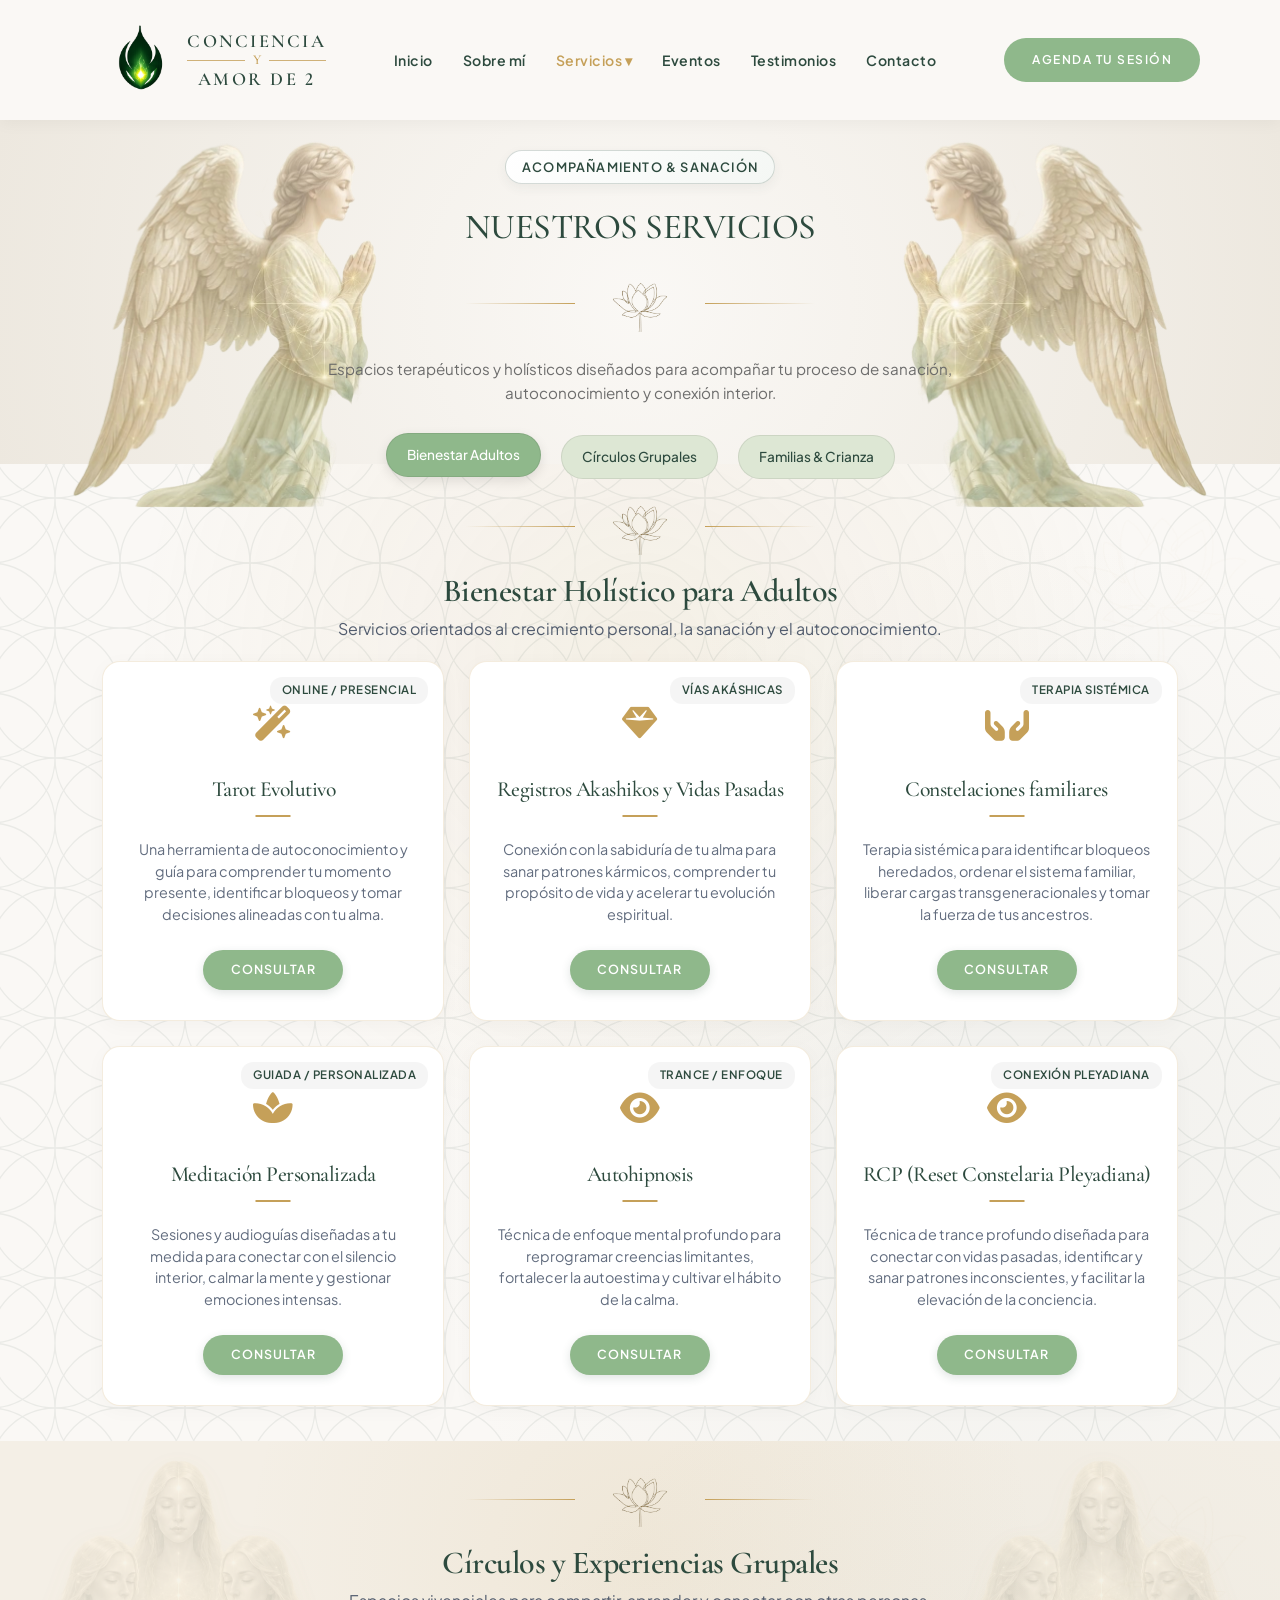
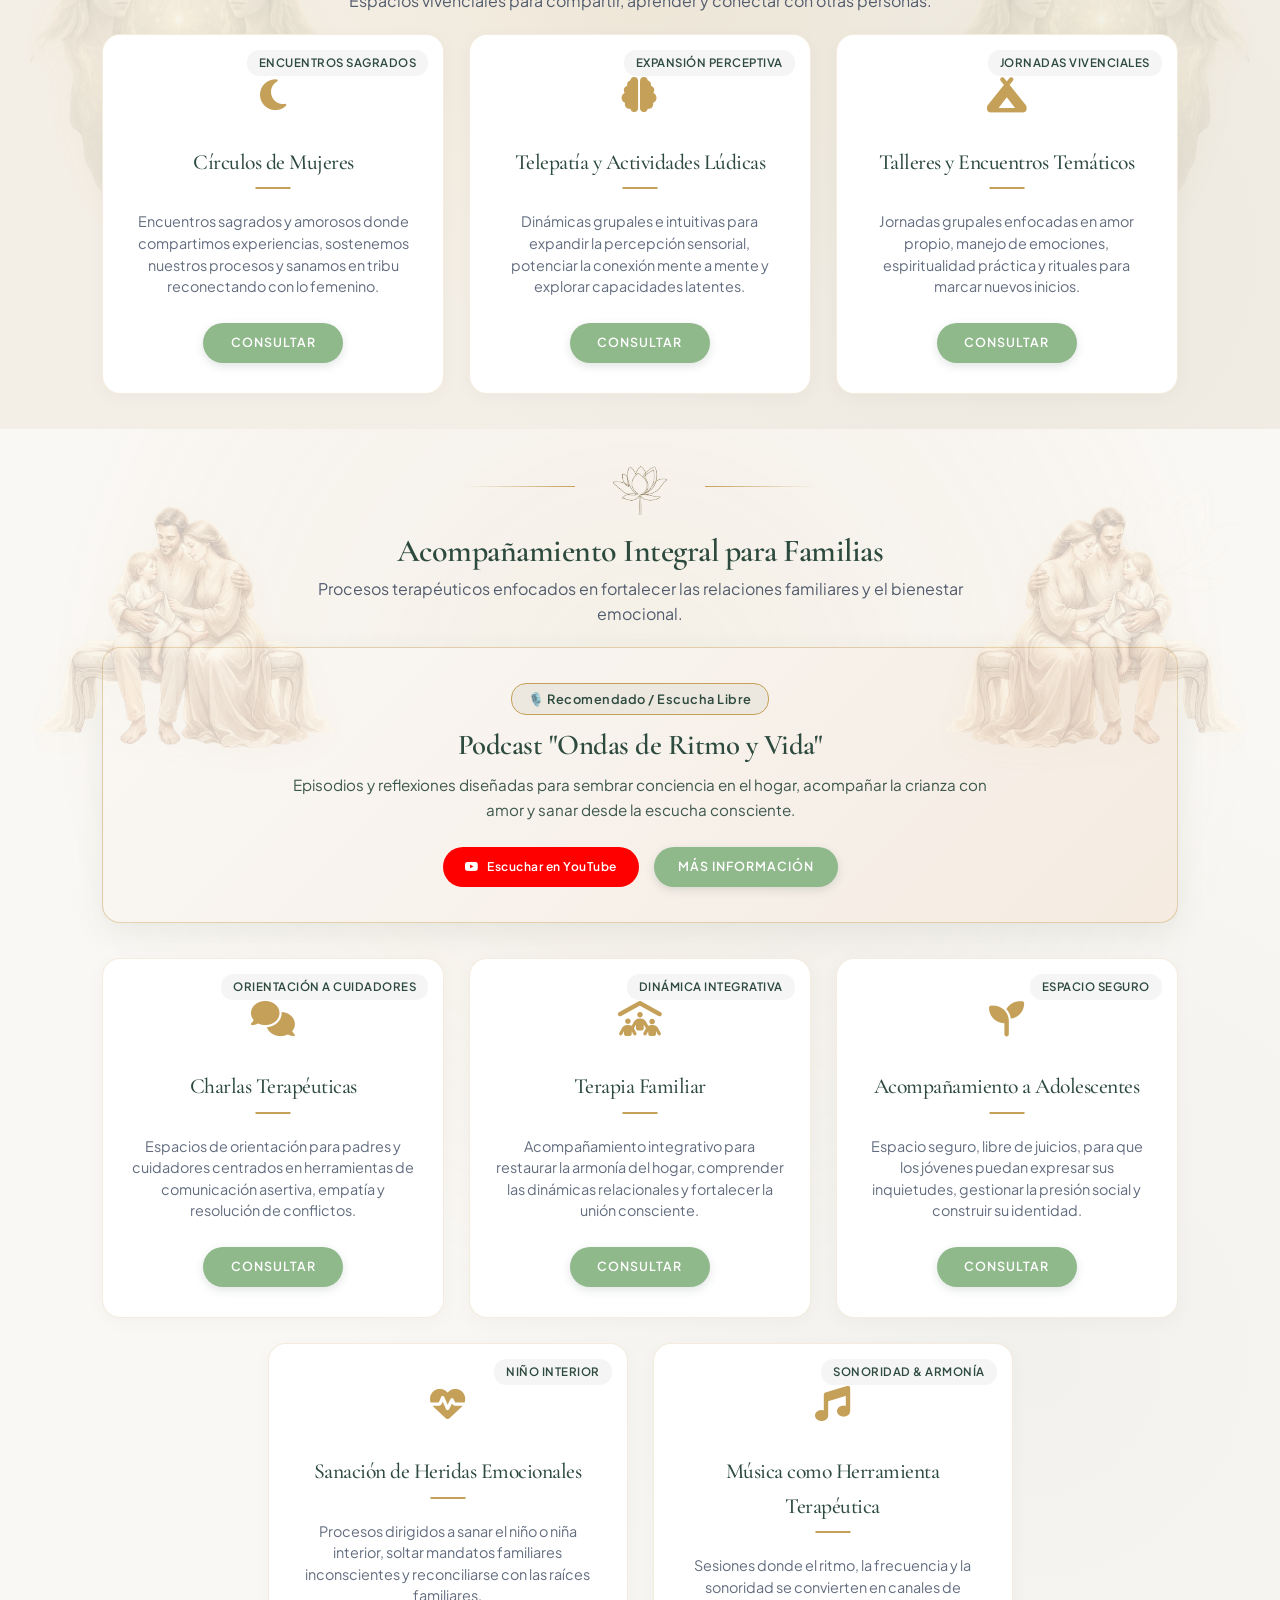
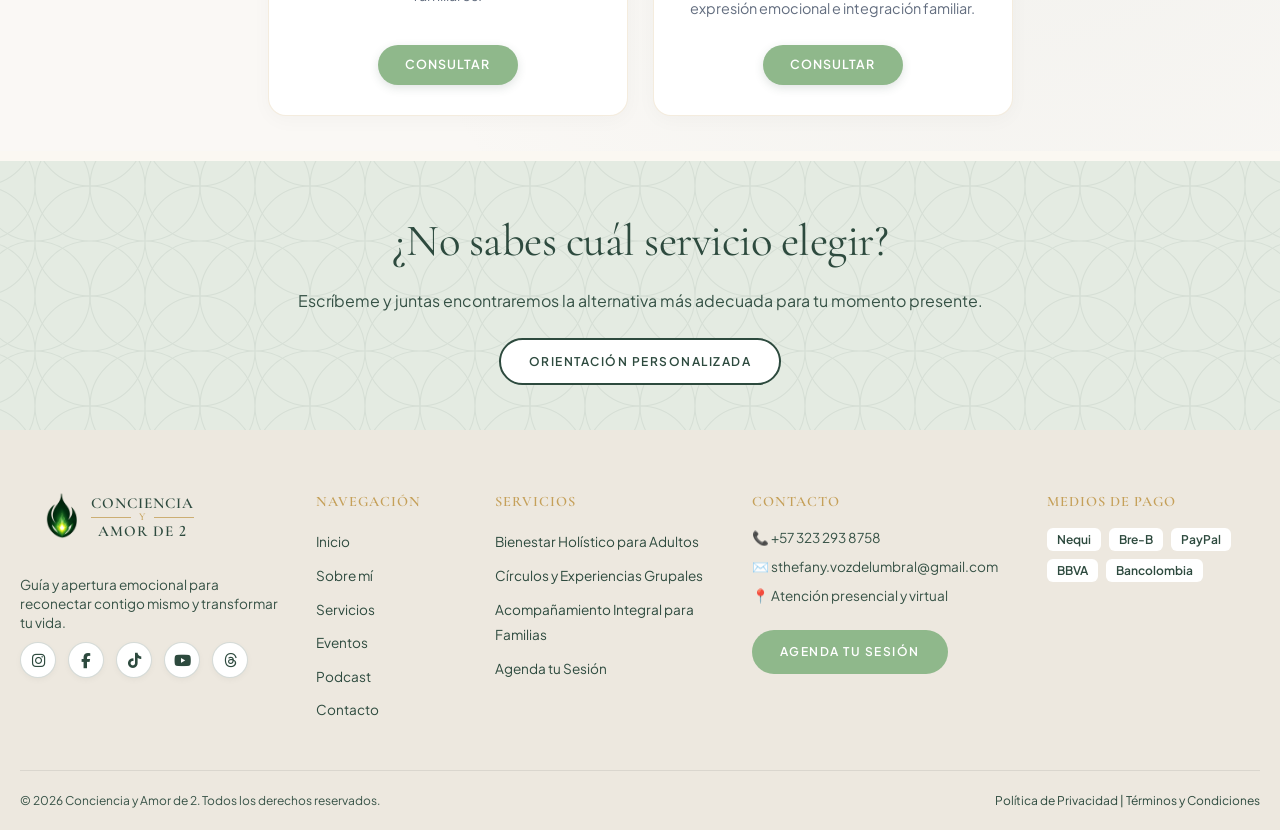
==== servicios.html @ 8c7ad6fb "Subida inicial del sitio web" ====
<!DOCTYPE html>
<html lang="es">

<head>
    <meta charset="UTF-8">
    <meta name="viewport" content="width=device-width, initial-scale=1.0">
    <title>Conciencia y Amor de 2</title>
    
    <!-- Google Fonts -->
    <link rel="preconnect" href="https://fonts.googleapis.com">
    <link rel="preconnect" href="https://fonts.gstatic.com" crossorigin>
    <link href="https://fonts.googleapis.com/css2?family=Cormorant+Garamond:wght@400;500;600&family=Plus+Jakarta+Sans:wght@300;400;500;600&display=swap" rel="stylesheet">

    <!-- Font Awesome (Íconos oficiales para Redes Sociales) -->
    <link rel="stylesheet" href="https://cdnjs.cloudflare.com/ajax/libs/font-awesome/6.5.1/css/all.min.css">

    <!-- Hojas de estilo CSS -->
    <link rel="stylesheet" href="css/variables.css">
    <link rel="stylesheet" href="css/style.css">
    <link rel="stylesheet" href="css/components.css">
    <link rel="stylesheet" href="css/decor.css">
    <link rel="stylesheet" href="css/hero.css">
    <link rel="stylesheet" href="css/responsive.css">
</head>

<body>

    <!-- NAVBAR -->
    <header class="navbar">
        <a href="index.html" class="logo">
            <img src="assets/logo/logo.png" alt="Logo Conciencia y Amor de 2">
            <div class="logo-text">
                <span class="logo-top">CONCIENCIA</span>
                <div class="logo-middle">
                    <span class="logo-y">Y</span>
                </div>
                <span class="logo-bottom">AMOR DE 2</span>
            </div>
        </a>

        <nav>
            <ul>
                <li><a href="index.html">Inicio</a></li>
                <li><a href="index.html#sobre-mi">Sobre mí</a></li>
                <li class="dropdown">
                    <a href="servicios.html" class="active">Servicios ▾</a>
                    <ul class="dropdown-menu">
                        <li><a href="servicios.html#adultos">Bienestar Holístico para Adultos</a></li>
                        <li><a href="servicios.html#grupales">Círculos y Experiencias Grupales</a></li>
                        <li><a href="servicios.html#familias">Acompañamiento Integral para Familias</a></li>
                    </ul>
                </li>
                <li><a href="index.html#eventos">Eventos</a></li>
                <li><a href="index.html#testimonios">Testimonios</a></li>
                <li><a href="index.html#contacto">Contacto</a></li>
            </ul>
        </nav>

        <div class="nav-actions">
            <a href="https://wa.me/573232938758" target="_blank" class="btn-primary">AGENDA TU SESIÓN</a>
        </div>
    </header>

  <!-- CABECERA DE SERVICIOS (PORTADA) -->
<section class="page-hero">
    
    <!-- === ÁNGELES DECORATIVOS: NUEVA ESTRUCTURA SIMÉTRICA === -->
    
    <!-- Contenedor del Ángel Izquierdo -->
    <div class="angel-decor decor-left">
        <!-- El ángel original mirando a la derecha -->
        <img src="assets/icons/angel.png" alt="Ángel decorativo izquierdo" class="angel-img-full">
    </div>

    <!-- Contenedor del Ángel Derecho -->
    <div class="angel-decor decor-right">
        <!-- Usamos el mismo archivo, pero añadimos la clase para el reflejo -->
        <img src="assets/icons/angel.png" alt="Ángel decorativo derecho" class="angel-img-full reflect-angel-horizontal">
    </div>

    <!-- === FIN DE LOS ÁNGELES === -->


    <!-- Contenido principal centrado (Este bloque se mantiene igual) -->
    <div class="page-hero-content">
        <span class="hero-tag">Acompañamiento & Sanación</span>
        <h1 class="page-title">NUESTROS SERVICIOS</h1>
        
        <!-- Divisor elegante -->
        <div class="loto-divider">
            <img src="assets/decor/lotos/loto.png" alt="Flor de loto" class="loto-icon-img">
        </div>

        <p class="page-subtitle">Espacios terapéuticos y holísticos diseñados para acompañar tu proceso de sanación, autoconocimiento y conexión interior.</p>
    
        <!-- BARRA DE NAVEGACIÓN RÁPIDA POR CATEGORÍAS -->
        <div class="category-pills">
            <a href="#adultos" class="pill-btn active">Bienestar Adultos</a>
            <a href="#grupales" class="pill-btn">Círculos Grupales</a>
            <a href="#familias" class="pill-btn">Familias & Crianza</a>
        </div>
    </div>
</section>

<!-- CATEGORÍA 1: BIENESTAR HOLÍSTICO PARA ADULTOS -->
<section id="adultos" class="services-category-section">
    <!-- VECTOR DECORATIVO DE FONDO (Izquierda) -->
    <div class="bg-vector-decor left-decor decor-adultos">
        <img src="assets/icons/adulto.png" alt="Bienestar Holístico para Adultos">
    </div>
    <div class="bg-vector-decor right-decor decor-adultos">
        <img src="assets/icons/adulto.png" alt="Bienestar Holístico para Adultos">
    </div>

    <div class="section-header">
        <div class="loto-divider">
            <img src="assets/decor/lotos/loto.png" alt="Flor de loto" class="loto-icon-img">
        </div>
        <h2>Bienestar Holístico para Adultos</h2>
        <p class="section-subtitle">Servicios orientados al crecimiento personal, la sanación y el autoconocimiento.</p>
    </div>

    <div class="services-grid">
        <div class="service-card">
            <span class="service-badge">Online / Presencial</span>
            <div class="service-icon-wrap">
                <i class="fa-solid fa-wand-magic-sparkles"></i>
            </div>
            <h3>Tarot Evolutivo</h3>
            <p>Una herramienta de autoconocimiento y guía para comprender tu momento presente, identificar bloqueos y tomar decisiones alineadas con tu alma.</p>
            <a href="https://wa.me/573232938758?text=Hola,%20deseo%20información%20sobre%20Tarot%20Evolutivo" class="btn-card">Consultar</a>
        </div>

        <div class="service-card">
            <span class="service-badge">Vías Akáshicas</span>
            <div class="service-icon-wrap">
                <i class="fa-solid fa-gem"></i>
            </div>
            <h3>Registros Akashikos y Vidas Pasadas</h3>
            <p>Conexión con la sabiduría de tu alma para sanar patrones kármicos, comprender tu propósito de vida y acelerar tu evolución espiritual.</p>
            <a href="https://wa.me/573232938758?text=Hola,%20deseo%20información%20sobre%20Registros%20Akashikos%20y%20vida%20pasadas" class="btn-card">Consultar</a>
        </div>

        <div class="service-card">
            <span class="service-badge">Terapia Sistémica</span>
            <div class="service-icon-wrap">
                <i class="fa-solid fa-hands-holding"></i>
            </div>
            <h3>Constelaciones familiares</h3>
            <p>Terapia sistémica para identificar bloqueos heredados, ordenar el sistema familiar, liberar cargas transgeneracionales y tomar la fuerza de tus ancestros.</p>
            <a href="https://wa.me/573232938758?text=Hola,%20deseo%20información%20sobre%20Constelaciones%20Familiares" class="btn-card">Consultar</a>
        </div>

         <div class="service-card">
            <span class="service-badge">Guiada / Personalizada</span>
            <div class="service-icon-wrap">
                <i class="fa-solid fa-spa"></i>
            </div>
            <h3>Meditación Personalizada</h3>
            <p>Sesiones y audioguías diseñadas a tu medida para conectar con el silencio interior, calmar la mente y gestionar emociones intensas.</p>
            <a href="https://wa.me/573232938758?text=Hola,%20deseo%20información%20sobre%20Meditación%20Personalizada" class="btn-card">Consultar</a>
        </div>
           
        <div class="service-card">
            <span class="service-badge">Trance / Enfoque</span>
            <div class="service-icon-wrap">
                <i class="fa-solid fa-eye"></i>
            </div>
            <h3>Autohipnosis</h3>
            <p>Técnica de enfoque mental profundo para reprogramar creencias limitantes, fortalecer la autoestima y cultivar el hábito de la calma.</p>
            <a href="https://wa.me/573232938758?text=Hola,%20deseo%20información%20sobre%20Autohipnosis" class="btn-card">Consultar</a>
        </div>     
        
        <div class="service-card">
            <span class="service-badge">Conexión Pleyadiana</span>
            <div class="service-icon-wrap">
                <i class="fa-solid fa-eye"></i>
            </div>
            <h3>RCP (Reset Constelaria Pleyadiana)</h3>
            <p>Técnica de trance profundo diseñada para conectar con vidas pasadas, identificar y sanar patrones inconscientes, y facilitar la elevación de la conciencia.</p>
            <a href="https://wa.me/573232938758?text=Hola,%20deseo%20información%20sobre%20RCP%20(Reset%20constelaria%20pleyadiana)" class="btn-card">Consultar</a>
        </div> 
        
    </div>
</section>

<!-- CATEGORÍA 2: CÍRCULOS Y EXPERIENCIAS GRUPALES -->
<section id="grupales" class="services-category-section alt-bg">
    <!-- ILUSTRACIÓN IZQUIERDA (Reflejada) -->
    <div class="bg-vector-decor left-decor decor-mujeres">
        <img src="assets/icons/mujeres.png" alt="Círculos y unión de mujeres">
    </div>
    <!-- IlUSTRACIÓN DERECHA -->
    <div class="bg-vector-decor right-decor decor-mujeres">
        <img src="assets/icons/mujeres.png" alt="Decoración mística">
    </div>
    
    <div class="section-header">
        <div class="loto-divider">
            <img src="assets/decor/lotos/loto.png" alt="Flor de loto" class="loto-icon-img">
        </div>
        <h2>Círculos y Experiencias Grupales</h2>
        <p class="section-subtitle">Espacios vivenciales para compartir, aprender y conectar con otras personas.</p>
    </div>

    <div class="services-grid">
        <div class="service-card">
            <span class="service-badge">Encuentros Sagrados</span>
            <div class="service-icon-wrap">
                <i class="fa-solid fa-moon"></i>
            </div>
            <h3>Círculos de Mujeres</h3>
            <p>Encuentros sagrados y amorosos donde compartimos experiencias, sostenemos nuestros procesos y sanamos en tribu reconectando con lo femenino.</p>
            <a href="https://wa.me/573232938758?text=Hola,%20deseo%20información%20sobre%20Círculos%20de%20Mujeres" class="btn-card">Consultar</a>
        </div>

        <div class="service-card">
            <span class="service-badge">Expansión Perceptiva</span>
            <div class="service-icon-wrap">
                <i class="fa-solid fa-brain"></i>
            </div>
            <h3>Telepatía y Actividades Lúdicas</h3>
            <p>Dinámicas grupales e intuitivas para expandir la percepción sensorial, potenciar la conexión mente a mente y explorar capacidades latentes.</p>
            <a href="https://wa.me/573232938758?text=Hola,%20deseo%20información%20sobre%20Telepatía%20y%20Actividades%20Lúdicas" class="btn-card">Consultar</a>
        </div>

        <div class="service-card">
            <span class="service-badge">Jornadas Vivenciales</span>
            <div class="service-icon-wrap">
                <i class="fa-solid fa-campground"></i>
            </div>
            <h3>Talleres y Encuentros Temáticos</h3>
            <p>Jornadas grupales enfocadas en amor propio, manejo de emociones, espiritualidad práctica y rituales para marcar nuevos inicios.</p>
            <a href="https://wa.me/573232938758?text=Hola,%20deseo%20información%20sobre%20Talleres%20y%20Encuentros" class="btn-card">Consultar</a>
        </div>
    </div>
</section>

<!-- CATEGORÍA 3: ACOMPAÑAMIENTO INTEGRAL PARA FAMILIAS -->
<section id="familias" class="services-category-section">
    <!-- DECORACIÓN FLOTANTE MÍSTICA (FAMILIA) -->
    <div class="bg-vector-decor left-decor decor-familias">
        <img src="assets/icons/familia.png" alt="Acompañamiento para Familias">
    </div>
    <div class="bg-vector-decor right-decor decor-familias">
        <img src="assets/icons/familia.png" alt="Acompañamiento para Familias">
    </div>

    <div class="section-header">
        <div class="loto-divider">
            <img src="assets/decor/lotos/loto.png" alt="Flor de loto" class="loto-icon-img">
        </div>
        <h2>Acompañamiento Integral para Familias</h2>
        <p class="section-subtitle">Procesos terapéuticos enfocados en fortalecer las relaciones familiares y el bienestar emocional.</p>
    </div>

    <!-- REPRODUCTOR/FEATURED PODCAST CARD -->
    <div class="featured-podcast-card">
        <div class="podcast-content">
            <span class="service-badge-podcast">🎙️ Recomendado / Escucha Libre</span>
            <h3>Podcast "Ondas de Ritmo y Vida"</h3>
            <p>Episodios y reflexiones diseñadas para sembrar conciencia en el hogar, acompañar la crianza con amor y sanar desde la escucha consciente.</p>
            <div class="podcast-links">
                <a href="https://www.youtube.com/@psicoterapiaemocional" target="_blank" class="btn-podcast-yt"><i class="fa-brands fa-youtube"></i> Escuchar en YouTube</a>
                <a href="https://wa.me/573232938758?text=Hola,%20deseo%20información%20sobre%20el%20Podcast" class="btn-card">Más Información</a>
            </div>
        </div>
    </div>
    
    <!-- CONTENEDOR GRID: ABRE AQUÍ (SIN EL '</div>' AL FINAL) -->
    <div class="services-grid">
        <div class="service-card">
            <span class="service-badge">Orientación a Cuidadores</span>
            <div class="service-icon-wrap">
                <i class="fa-solid fa-comments"></i>
            </div>
            <h3>Charlas Terapéuticas</h3>
            <p>Espacios de orientación para padres y cuidadores centrados en herramientas de comunicación asertiva, empatía y resolución de conflictos.</p>
            <a href="https://wa.me/573232938758?text=Hola,%20deseo%20información%20sobre%20Charlas%20Terapéuticas" class="btn-card">Consultar</a>
        </div>

        <div class="service-card">
            <span class="service-badge">Dinámica Integrativa</span>
            <div class="service-icon-wrap">
                <i class="fa-solid fa-people-roof"></i>
            </div>
            <h3>Terapia Familiar</h3>
            <p>Acompañamiento integrativo para restaurar la armonía del hogar, comprender las dinámicas relacionales y fortalecer la unión consciente.</p>
            <a href="https://wa.me/573232938758?text=Hola,%20deseo%20información%20sobre%20Terapia%20Familiar" class="btn-card">Consultar</a>
        </div>

        <div class="service-card">
            <span class="service-badge">Espacio Seguro</span>
            <div class="service-icon-wrap">
                <i class="fa-solid fa-seedling"></i>
            </div>
            <h3>Acompañamiento a Adolescentes</h3>
            <p>Espacio seguro, libre de juicios, para que los jóvenes puedan expresar sus inquietudes, gestionar la presión social y construir su identidad.</p>
            <a href="https://wa.me/573232938758?text=Hola,%20deseo%20información%20sobre%20Acompañamiento%20a%20Adolescentes" class="btn-card">Consultar</a>
        </div>

        <div class="service-card">
            <span class="service-badge">Niño Interior</span>
            <div class="service-icon-wrap">
                <i class="fa-solid fa-heart-pulse"></i>
            </div>
            <h3>Sanación de Heridas Emocionales</h3>
            <p>Procesos dirigidos a sanar el niño o niña interior, soltar mandatos familiares inconscientes y reconciliarse con las raíces familiares.</p>
            <a href="https://wa.me/573232938758?text=Hola,%20deseo%20información%20sobre%20Sanación%20de%20Heridas" class="btn-card">Consultar</a>
        </div>

        <div class="service-card">
            <span class="service-badge">Sonoridad & Armonía</span>
            <div class="service-icon-wrap">
                <i class="fa-solid fa-music"></i>
            </div>
            <h3>Música como Herramienta Terapéutica</h3>
            <p>Sesiones donde el ritmo, la frecuencia y la sonoridad se convierten en canales de expresión emocional e integración familiar.</p>
            <a href="https://wa.me/573232938758?text=Hola,%20deseo%20información%20sobre%20Música%20Terapéutica" class="btn-card">Consultar</a>
        </div>
    </div> <!-- CONTENEDOR GRID: CIERRA AQUÍ -->
</section>

    <!-- BANNER LLAMADO A LA ACCIÓN (CTA FINAL) -->
    <section class="cta-banner">
        <h2>¿No sabes cuál servicio elegir?</h2>
        <p>Escríbeme y juntas encontraremos la alternativa más adecuada para tu momento presente.</p>
        <a href="https://wa.me/573232938758?text=Hola,%20necesito%20orientación%20para%20saber%20qué%20servicio%20tomar" target="_blank" class="btn-primary btn-cta">ORIENTACIÓN PERSONALIZADA</a>
    </section>

   <!-- FOOTER -->
    <footer class="footer">
        <div class="footer-grid">
            
            <!-- COLUMNA 1: LOGO + DESCRIPCIÓN + REDES -->
            <div class="footer-col brand-col">
                <a href="index.html" class="logo footer-logo">
                    <img src="assets/logo/logo.png" alt="Logo Conciencia y Amor de 2">
                    <div class="footer-brand-text">
                        <span class="brand-top">CONCIENCIA</span>
                        <span class="brand-middle">Y</span>
                        <span class="brand-bottom">AMOR DE <span>2</span></span>
                    </div>
                </a>
                <p class="footer-desc">Guía y apertura emocional para reconectar contigo mismo y transformar tu vida.</p>
                <div class="social-icons">
                    <a href="https://www.instagram.com/psic_oterapia11" target="_blank" rel="noopener noreferrer" aria-label="Instagram" class="social-icon">
                        <i class="fa-brands fa-instagram"></i>
                    </a>
                    <a href="https://www.facebook.com/profile.php?id=61592146752211" target="_blank" rel="noopener noreferrer" aria-label="Facebook" class="social-icon">
                        <i class="fa-brands fa-facebook-f"></i>
                    </a>
                    <a href="https://www.tiktok.com/@psicoterapia.emoc" target="_blank" rel="noopener noreferrer" aria-label="TikTok" class="social-icon">
                        <i class="fa-brands fa-tiktok"></i>
                    </a>
                    <a href="https://www.youtube.com/@psicoterapiaemocional" target="_blank" rel="noopener noreferrer" aria-label="YouTube" class="social-icon">
                        <i class="fa-brands fa-youtube"></i>
                    </a>
                    <a href="https://www.threads.net/@psic_oterapia11" target="_blank" rel="noopener noreferrer" aria-label="Threads" class="social-icon">
                        <i class="fa-brands fa-threads"></i>
                    </a>
                </div>
            </div>

            <!-- COLUMNA 2: NAVEGACIÓN -->
            <div class="footer-col">
                <h4>NAVEGACIÓN</h4>
                <ul>
                    <li><a href="index.html">Inicio</a></li>
                    <li><a href="index.html#sobre-mi">Sobre mí</a></li>
                    <li><a href="servicios.html">Servicios</a></li>
                    <li><a href="index.html#eventos">Eventos</a></li>
                    <li><a href="https://www.youtube.com/@psicoterapiaemocional" target="_blank" rel="noopener noreferrer">Podcast</a></li>
                    <li><a href="index.html#contacto">Contacto</a></li>
                </ul>
            </div>

            <!-- COLUMNA 3: SERVICIOS -->
            <div class="footer-col">
                <h4>SERVICIOS</h4>
                <ul>
                    <li><a href="servicios.html#adultos">Bienestar Holístico para Adultos</a></li>
                    <li><a href="servicios.html#grupales">Círculos y Experiencias Grupales</a></li>
                    <li><a href="servicios.html#familias">Acompañamiento Integral para Familias</a></li>
                    <li><a href="https://wa.me/573232938758" target="_blank">Agenda tu Sesión</a></li>
                </ul>
            </div>

            <!-- COLUMNA 4: CONTACTO -->
            <div class="footer-col">
                <h4>CONTACTO</h4>
                <p>📞 +57 323 293 8758</p>
                <p>✉️ sthefany.vozdelumbral@gmail.com</p>
                <p>📍 Atención presencial y virtual</p>
                <a href="https://wa.me/573232938758" target="_blank" class="btn-primary btn-wsp-footer">AGENDA TU SESIÓN</a>
            </div>

            <!-- COLUMNA 5: MEDIOS DE PAGO -->
        <div class="footer-col payments-col">
            <h4>MEDIOS DE PAGO</h4>
            <div class="payment-methods">
                <button type="button" class="pay-badge" onclick="openPaymentModal('Nequi', 'assets/pagos/qr-nequi.jpeg', '323 299 1657')">Nequi</button>
                <button type="button" class="pay-badge" onclick="openPaymentModal('Bre-B', 'assets/pagos/qr-bancolombia.jpeg', '@psicoterapiaemoc')">Bre-B</button>
                <button type="button" class="pay-badge" onclick="openPaymentModal('PayPal', 'assets/pagos/qr-paypal.jpeg', 'sthefany1220escorcia@gmail.com')">PayPal</button>
                <button type="button" class="pay-badge" onclick="openPaymentModal('BBVA', 'assets/pagos/qr-bbva.jpeg', 'Ahorros: 0902012181')">BBVA</button>
                <button type="button" class="pay-badge" onclick="openPaymentModal('Bancolombia', 'assets/pagos/qr-bancolombia.jpeg', 'Ahorros: 912830356-50')">Bancolombia</button>
            </div>
        </div>

    </div> <!-- Cierre de footer-grid -->

    <!-- ESTRUCTURA DEL POP-UP (MODAL DE PAGOS) -->
    <div id="paymentModal" class="payment-modal" onclick="closePaymentModal(event)">
        <div class="payment-modal-content">
            <span class="close-modal" onclick="closePaymentModalForce()">&times;</span>
            <h3 id="modalTitle">Medio de Pago</h3>
            <p class="modal-subtitle">Escanea el código QR o copia los datos de pago</p>
            
            <div class="qr-container">
                <img id="modalQrImg" src="" alt="Código QR de Pago">
            </div>

            <div class="copy-data-box">
                <span id="modalDataText">323 293 8758</span>
                <button type="button" class="btn-copy" onclick="copyPaymentData()">
                    <i class="fa-regular fa-copy"></i> Copiar
                </button>
            </div>
            <span id="copySuccessMsg" class="copy-success">¡Copiado al portapapeles!</span>
        </div>
    </div>

    <!-- PIE DE PÁGINA INFERIOR -->
    <div class="footer-bottom">
        <p>© 2026 Conciencia y Amor de 2. Todos los derechos reservados.</p>
        <div class="legal-links">
            <a href="#">Política de Privacidad</a> | <a href="#">Términos y Condiciones</a>
        </div>
    </div>
</footer>

    <!-- SCRIPTS DE LA PÁGINA DE SERVICIOS -->
    <script>
    /* FUNCIONES PARA EL MODAL POP-UP DE MEDIOS DE PAGO */
    function openPaymentModal(title, qrSrc, dataText) {
        var modal = document.getElementById('paymentModal');
        var titleElem = document.getElementById('modalTitle');
        var imgElem = document.getElementById('modalQrImg');
        var textElem = document.getElementById('modalDataText');
        var msgElem = document.getElementById('copySuccessMsg');

        if (modal && titleElem && imgElem && textElem) {
            titleElem.innerText = title;
            imgElem.src = qrSrc;
            textElem.innerText = dataText;
            modal.style.display = 'flex';
            if (msgElem) msgElem.style.display = 'none';
        }
    }

    function closePaymentModal(event) {
        if (event.target.id === 'paymentModal') {
            document.getElementById('paymentModal').style.display = 'none';
        }
    }

    function closePaymentModalForce() {
        document.getElementById('paymentModal').style.display = 'none';
    }

    function copyPaymentData() {
        var textToCopy = document.getElementById('modalDataText').innerText;
        navigator.clipboard.writeText(textToCopy).then(function() {
            var msg = document.getElementById('copySuccessMsg');
            if (msg) {
                msg.style.display = 'block';
                setTimeout(function() {
                    msg.style.display = 'none';
                }, 2500);
            }
        });
    }
    </script>
</body>
</html>
---- css/variables.css ----
:root {
    /* Paleta de Colores Oficial (Ajustada para alto contraste) */
    --primary: #8FB88B;         /* Verde Pistacho */
    --primary-dark: #2D4A3E;    /* CAMBIO: Verde Bosque oscuro profundo para máxima legibilidad */
    --background: #FBF8F2;      /* Fondo Crema suave */
    --card-bg: #DDE7D4;         /* Verde claro tarjetas */
    --card: #FFFFFF;            /* Blanco puro */
    --gold: #C5A059;            /* Dorado acentos */
    
    /* Variables de Texto Uniformes */
    --text: #2D4A3E;            /* CAMBIO: Todas las letras adoptan el verde oscuro */
    --text-light: #2D4A3E;      /* CAMBIO: Mismo tono para eliminar grises lavados */
    --white: #FFFFFF;
    
    /* ==========================
       TIPOGRAFÍAS
    ========================== */
    --font-heading: 'Cormorant Garamond', Georgia, serif;
    --font-body: 'Plus Jakarta Sans', sans-serif;

    /* Bordes y Sombras */
    --shadow: 0 10px 30px rgba(0,0,0,.04);
    --shadow-hover: 0 18px 40px rgba(0,0,0,.08);
    --radius: 18px;
    --radius-btn: 30px;

    /* ==========================
       ESPACIADOS
    ========================== */
    --section-padding: 90px;
    --container-width: 1200px;
    --section-gap: 100px;

    /* ==========================
       TRANSICIONES
    ========================== */
    --transition: .35s ease;
}

/* ==========================================================================
   REGLAS GLOBALES DE COLOR Y TIPOGRAFÍA (Index y Servicios)
   ========================================================================== */
body, html {
    font-family: var(--font-body);
    color: var(--text);
}

h1, h2, h3, h4, h5, h6 {
    font-family: var(--font-heading);
    color: var(--primary-dark);
}

p, span, li, label, strong {
    color: var(--text);
}

p {
    opacity: 0.95; /* Asegura máxima nitidez en párrafos */
}
---- css/style.css ----
/* Importación de fuentes oficiales del proyecto */
@import url('https://fonts.googleapis.com/css2?family=Cormorant+Garamond:wght@400;500;600&family=Montserrat:wght@300;400;500;600&display=swap');

* {
    box-sizing: border-box;
    margin: 0;
    padding: 0;
}

body {
    background: var(--background);
    color: var(--text);
    font-family: var(--font-body);
    font-weight: 400;
    line-height: 1.6;
    -webkit-font-smoothing: antialiased;
}

a {
    text-decoration: none;
    color: inherit;
}

ul {
    list-style: none;
}

.container {
    width: min(var(--container-width), 90%);
    margin: 0 auto;
}

h1, h2, h3, h4 {
    font-family: var(--font-heading);
    font-weight: 400;
    color: var(--primary-dark);
    letter-spacing: -0.5px;
}

img {
    max-width: 100%;
    height: auto;
}

/* ===================================================
   1. CORRECCIÓN DE SECCIONES (SEPARACIÓN DE BLOQUES)
   =================================================== */
/* Evita que unas secciones se metan al lado de otras */
.hero,
.services-overview,
.about-section,
.events-testimonials-section,
.cta-banner,
.footer {
    width: 100%;
    clear: both;
    display: block; /* Asegura que cada sección sea un bloque completo vertical */
    box-sizing: border-box;
}

/* ===================================================
   2. CORRECCIÓN DEL FOOTER (ANCHO Y LAYOUT HORIZONTAL)
   =================================================== */
/* El contenedor general abarca todo el ancho de la pantalla (100%) */
.footer {
    width: 100%;
    padding: 4rem 1.5rem 2rem 1.5rem;
}

/* El contenido interno se centra con un máximo elegante */
.footer-grid {
    max-width: 1200px;
    margin: 0 auto;
    display: grid;
    grid-template-columns: repeat(auto-fit, minmax(220px, 1fr));
    gap: 2rem;
}

/* Línea inferior del footer */
.footer-bottom {
    max-width: 1200px;
    margin: 2.5rem auto 0 auto;
    border-top: 1px solid rgba(0, 0, 0, 0.1);
    padding-top: 1.5rem;
    display: flex;
    justify-content: space-between;
    align-items: center;
    flex-wrap: wrap;
    gap: 1rem;
}

/* ===================================================
   3. ESTILOS DEL LOGO DE NAVEGACIÓN (AJUSTADO A 80PX)
   =================================================== */
.navbar .logo {
    display: flex !important;
    align-items: center !important;
    gap: 1px !important;                 /* REDUCIDO: Acerca la llama grande directamente al texto */
    text-decoration: none !important;
}

.navbar .logo img {
    height: 80px !important;              /* Tamaño preferido para la llama */
    width: auto !important;
    display: block !important;
    margin-right: -14px !important;
}

.navbar .logo-text {
    display: flex !important;
    flex-direction: column !important;
    align-items: center !important;
    justify-content: center !important;
    text-align: center !important;
}

.logo-top {
    font-family: var(--font-heading, 'Cormorant Garamond', serif) !important;
    color: var(--primary-dark, #2D4030) !important;
    font-size: 1.15rem !important;        /* SUBIÓ DE 0.95rem A 1.15rem para balancear la llama de 80px */
    font-weight: 600 !important;
    letter-spacing: 2.5px !important;     /* Un poco más de aire en las letras */
    line-height: 1 !important;
}

.logo-bottom {
    font-family: var(--font-heading, 'Cormorant Garamond', serif) !important;
    color: var(--primary-dark, #2D4030) !important;
    font-size: 1.15rem !important;        /* SUBIÓ A 1.15rem */
    font-weight: 600 !important;
    letter-spacing: 2.5px !important;
    line-height: 1 !important;
}

/* Ajuste especial para que el número "2" no se vea encogido */
.logo-bottom span,
.logo-bottom {
    font-variant-numeric: lining-nums !important; /* Fuerza a que los números midan lo mismo que las mayúsculas */
}

.logo-middle {
    display: flex !important;
    align-items: center !important;
    justify-content: center !important;
    width: 100% !important;
    margin: 3px 0 !important;
}

.logo-middle::before,
.logo-middle::after {
    content: '' !important;
    flex: 1 !important;
    height: 1px !important;
    background-color: var(--gold, #C5A059) !important;
    opacity: 0.8 !important;
}

.logo-y {
    font-family: var(--font-heading, 'Cormorant Garamond', serif) !important;
    color: var(--gold, #C5A059) !important;
    font-size: 0.85rem !important;       /* Subió a 0.85rem para estar en proporción */
    font-weight: 500 !important;
    padding: 0 8px !important;
    line-height: 1 !important;
}

/* ==========================================
   ESTILOS PARA EL MODAL POP-UP DE PAGOS
   ========================================== */

/* Ajuste de las insignias para que funcionen como botones interactivos */
.pay-badge {
    cursor: pointer;
    border: none;
    outline: none;
    font-family: inherit;
    transition: transform 0.2s ease, background-color 0.2s ease, color 0.2s ease;
}

.pay-badge:hover {
    transform: translateY(-2px);
    background-color: var(--primary, #2D4A3E);
    color: #FFFFFF;
}

/* Fondo oscuro / difuminado detrás del modal */
.payment-modal {
    display: none; /* Oculto por defecto */
    position: fixed;
    z-index: 99999;
    top: 0;
    left: 0;
    width: 100%;
    height: 100%;
    background-color: rgba(45, 74, 62, 0.6); /* Verde botánico con transparencia */
    backdrop-filter: blur(4px);
    align-items: center;
    justify-content: center;
    padding: 20px;
}

/* Caja principal del pop-up */
.payment-modal-content {
    background-color: #FAF8F5;
    padding: 30px 25px;
    border-radius: 20px;
    max-width: 350px;
    width: 100%;
    text-align: center;
    position: relative;
    box-shadow: 0 10px 30px rgba(0, 0, 0, 0.25);
    border: 1px solid var(--accent, #C5A059);
    animation: fadeInModal 0.25s ease-out;
}

@keyframes fadeInModal {
    from { opacity: 0; transform: scale(0.92); }
    to { opacity: 1; transform: scale(1); }
}

/* Botón de cerrar (X) */
.close-modal {
    position: absolute;
    top: 10px;
    right: 18px;
    font-size: 1.8rem;
    color: #888;
    cursor: pointer;
    line-height: 1;
}

.close-modal:hover {
    color: var(--primary, #2D4A3E);
}

#modalTitle {
    color: var(--primary-dark, #2D4A3E);
    font-family: 'Cormorant Garamond', serif;
    font-size: 1.8rem;
    margin-bottom: 4px;
}

.modal-subtitle {
    font-size: 0.85rem;
    color: #666;
    margin-bottom: 15px;
}

/* Contenedor de la imagen QR */
.qr-container {
    background: #FFFFFF;
    padding: 15px;
    border-radius: 14px;
    display: inline-block;
    box-shadow: inset 0 0 8px rgba(0, 0, 0, 0.05);
    margin-bottom: 15px;
}

.qr-container img {
    width: 190px;
    height: 190px;
    object-fit: contain;
    display: block;
}

/* Caja de datos con botón Copiar */
.copy-data-box {
    display: flex;
    align-items: center;
    justify-content: space-between;
    background-color: #FFFFFF;
    border: 1px solid rgba(197, 160, 89, 0.4);
    padding: 8px 12px;
    border-radius: 10px;
    font-size: 0.88rem;
    font-weight: 500;
    color: #333;
}

.btn-copy {
    background: var(--primary, #2D4A3E);
    color: #FFF;
    border: none;
    padding: 6px 12px;
    border-radius: 6px;
    font-size: 0.78rem;
    cursor: pointer;
    transition: background 0.2s;
}

.btn-copy:hover {
    background: var(--accent, #C5A059);
}

.copy-success {
    display: none;
    font-size: 0.75rem;
    color: var(--primary, #2D4A3E);
    margin-top: 8px;
    font-weight: 600;
}

/* ==========================================================
   ESTILOS PREMIUM EXCLUSIVOS PARA EL FORMULARIO EMERGENTE
   ========================================================== */

/* Fondo oscuro con efecto cristal */
#formModal.payment-modal {
    position: fixed;
    top: 0;
    left: 0;
    width: 100vw;
    height: 100vh;
    background: rgba(30, 35, 30, 0.55);
    backdrop-filter: blur(8px);
    display: flex;
    justify-content: center;
    align-items: center;
    z-index: 10000;
    padding: 20px;
    box-sizing: border-box;
}

/* Tarjeta suave tipo crema */
.booking-modal-content {
    background: #FAF8F5;
    max-width: 460px;
    width: 100%;
    padding: 40px 35px;
    border-radius: 24px;
    border: 1px solid rgba(212, 175, 55, 0.25);
    box-shadow: 0 25px 50px -12px rgba(0, 0, 0, 0.25);
    position: relative;
    box-sizing: border-box;
}

/* Alineación limpia de etiquetas */
.booking-form .form-group {
    display: flex;
    flex-direction: column;
    text-align: left;
    margin-bottom: 16px;
}

.booking-form label {
    font-family: 'Plus Jakarta Sans', sans-serif;
    font-size: 0.8rem;
    font-weight: 600;
    letter-spacing: 0.6px;
    text-transform: uppercase;
    color: #4A5D50;
    margin-bottom: 6px;
}

/* Embellecimiento de cajas de texto y menú desplegable */
.booking-form input,
.booking-form select {
    width: 100%;
    padding: 12px 16px;
    font-family: 'Plus Jakarta Sans', sans-serif;
    font-size: 0.92rem;
    color: #2D3A30;
    background: #FFFFFF;
    border: 1.5px solid #DCE3DE;
    border-radius: 12px;
    outline: none;
    box-sizing: border-box;
    transition: all 0.25s ease;
}

/* Resaltado cuando haces clic en una casilla */
.booking-form input:focus,
.booking-form select:focus {
    border-color: #799A82;
    box-shadow: 0 0 0 4px rgba(121, 154, 130, 0.15);
}

/* Botón redondeado y moderno */
.booking-form .btn-full {
    width: 100%;
    margin-top: 10px;
    padding: 14px;
    background: #81A98B;
    color: #FFFFFF;
    font-family: 'Plus Jakarta Sans', sans-serif;
    font-size: 0.85rem;
    font-weight: 700;
    letter-spacing: 1.2px;
    text-transform: uppercase;
    border: none;
    border-radius: 50px;
    cursor: pointer;
    transition: all 0.3s ease;
    box-shadow: 0 6px 16px rgba(129, 169, 139, 0.35);
}

.booking-form .btn-full:hover {
    background: #6A9274;
    transform: translateY(-2px);
    box-shadow: 0 10px 20px rgba(129, 169, 139, 0.45);
}

/* ==========================================================
   AJUSTES DE TIPOGRAFÍA Y ESPACIADO DEL ENCABEZADO
   ========================================================== */

/* Centra y le da separación a todo el encabezado */
.booking-modal-header {
    text-align: center;
    margin-bottom: 28px; /* Crea el espacio necesario para despegarlo de "NOMBRE COMPLETO" */
}

/* Título más grande y refinado */
.booking-modal-header h3 {
    font-family: 'Cormorant Garamond', serif;
    font-size: 2.4rem; /* Aumenta el tamaño del título */
    font-weight: 600;
    color: #3E5343; /* Verde bosque elegante */
    margin: 0 0 10px 0;
    line-height: 1.1;
}

/* Párrafo descriptivo estilizado */
.booking-modal-header p {
    font-family: 'Plus Jakarta Sans', sans-serif;
    font-size: 0.95rem;
    color: #6B7C70;
    line-height: 1.5;
    margin: 0;
    padding: 0 10px; /* Le da un ligero margen interno para que respire */
}

/* ==========================================
   ELEVACIÓN VISUAL Y FONDO MÍSTICO / CÓSMICO
   ========================================== */

/* 1. Fondo general de las secciones de servicios */
.services-category-section {
    position: relative;
    padding: 60px 20px 80px 20px;
    background-color: #FAF8F5;
    background-image: 
        radial-gradient(circle at 50% 20%, rgba(197, 160, 89, 0.1) 0%, transparent 50%),
        radial-gradient(circle at 80% 70%, rgba(138, 155, 144, 0.08) 0%, transparent 50%);
    overflow: hidden; /* Evita que las imágenes de otras secciones invadan esta */
}

/* 2. Marca de agua sutil de la flor de loto en el fondo (Solo para secciones normales, no para la de Geometría) */
.services-category-section:not(.sacred-geo-bg)::before {
    content: "";
    position: absolute;
    top: -40px;
    right: -40px;
    width: 320px;
    height: 320px;
    background: url('../assets/decor/lotos/loto.png') no-repeat center center;
    background-size: contain;
    opacity: 0.03;
    pointer-events: none;
    z-index: 0;
}

/* 3. Realce de las tarjetas (Glow suave en Hover) */
.service-card {
    position: relative;
    z-index: 1;
    background: rgba(255, 255, 255, 0.92);
    border: 1px solid rgba(197, 160, 89, 0.2) !important;
    transition: all 0.4s cubic-bezier(0.165, 0.84, 0.44, 1);
}

.service-card:hover {
    transform: translateY(-8px);
    box-shadow: 0 15px 35px rgba(197, 160, 89, 0.15), 0 5px 15px rgba(0, 0, 0, 0.04) !important;
    border-color: rgba(197, 160, 89, 0.5) !important;
}

/* 4. Resalte elegante para los títulos dorados de las tarjetas */
.service-card h3 {
    color: #4A3B32;
    transition: color 0.3s ease;
}

.service-card:hover h3 {
    color: #C5A059;
}

/* 5. Posicionamiento de imágenes vectoriales en OTRAS secciones */
.bg-vector-decor {
    position: absolute;
    z-index: 0;
    pointer-events: none;
    opacity: 0.40;
}

.bg-vector-decor img {
    max-width: 320px;
    height: auto;
    filter: sepia(0.4) hue-rotate(10deg);
}

.bg-vector-decor.left-decor {
    top: 20px;
    left: 0px;
}

.bg-vector-decor.right-decor {
    top: 30px;
    right: -40px;
}

/* 6. REGLA DE SEGURIDAD: Ocultar cualquier vector que intente colarse en Adultos */
#adultos .bg-vector-decor {
    display: none !important;
}
/* ==========================================
   AJUSTE DE BOTONES Y ELIMINACIÓN DE ESPACIO
   ========================================== */

/* 1. Separación horizontal clara entre los 3 botones */
.category-pills,
.services-pills,
.pills-container {
    display: flex !important;
    justify-content: center !important;
    gap: 25px !important; /* Espacio entre los botones */
    margin-top: 20px !important;
    margin-bottom: 0 !important;
}

/* 2. Reducir relleno inferior del bloque de arriba (Hero) */
.page-hero {
    padding-bottom: 5px !important;
}

/* 3. Subir de forma drástica la sección inferior para eliminar la franja blanca */
.services-category-section,
section#adultos,
.services-overview {
    padding-top: 0 !important;
    margin-top: -25px !important; /* Margen negativo para subir y pegar la sección */
}

/* ==========================================
   CENTRAR TITULOS Y CONTENIDO DE SECCIONES
   ========================================== */

/* Centra el contenedor general del encabezado de cada categoría */
.services-category-section .category-header,
.services-category-section .section-header,
.category-header,
.section-header {
    text-align: center !important;
    display: flex !important;
    flex-direction: column !important;
    align-items: center !important;
    justify-content: center !important;
    width: 100% !important;
}

/* Centra los títulos h2 y h3 dentro de las secciones */
.services-category-section h2,
.services-category-section h3,
.category-header h2,
.section-header h2 {
    text-align: center !important;
    margin-left: auto !important;
    margin-right: auto !important;
    width: 100% !important;
}

/* Centra los párrafos descriptivos bajo el título */
.services-category-section p,
.category-header p,
.section-header p {
    text-align: center !important;
    margin-left: auto !important;
    margin-right: auto !important;
    max-width: 700px !important; /* Limita el ancho del texto para que se lea mejor centrado */
}
/* ==========================================
   CENTRAR Y OSCURECER SOLO ENCABEZADOS DE SECCIÓN
   ========================================== */

/* Centrar únicamente la cabecera del bloque (no las tarjetas) */
.category-header,
.section-header,
.services-category-section > .category-header,
.services-category-section > .section-header {
    text-align: center !important;
    display: flex !important;
    flex-direction: column !important;
    align-items: center !important;
    justify-content: center !important;
    width: 100% !important;
}

/* Título principal de la sección (Ej: "Bienestar Holístico para Adultos") */
.category-header h2,
.section-header h2,
.services-category-section > h2 {
    text-align: center !important;
    color: #2D4A3E !important; /* Verde bosque oscuro */
    font-weight: 600 !important;
    font-size: 2rem !important;
    margin-left: auto !important;
    margin-right: auto !important;
}

/* Subtítulo de la sección */
.category-header p,
.section-header p,
.services-category-section > p {
    text-align: center !important;
    color: #4A5568 !important;
    font-weight: 400 !important;
    margin-left: auto !important;
    margin-right: auto !important;
    max-width: 700px !important;
}

/* ==========================================
   RESTAURAR TAMAÑO Y COLOR DE TARJETAS
   ========================================== */

.service-card h3 {
    font-size: 1.35rem !important; /* Tamaño contenido y elegante */
    color: #2D4A3E !important; /* Mantiene el color oscuro legible sin agrandarse */
    font-weight: 500 !important;
    text-align: center !important;
    margin-top: 10px !important;
    margin-bottom: 12px !important;
}

.service-card p {
    font-size: 0.9rem !important; /* Texto interno fino y compacto */
    color: #5A6578 !important;
    line-height: 1.5 !important;
    text-align: center !important;
}
/* ==========================================
   REDUCIR ESPACIO ENTRE BLOQUES DE SERVICIOS
   ========================================== */

/* 1. Reducir relleno inferior de las secciones de categorías */
.services-category-section,
.services-overview {
    padding-bottom: 25px !important; /* Disminuye la distancia bajo las tarjetas */
    padding-top: 25px !important;    /* Disminuye la distancia sobre la flor de loto */
}

/* 2. Ajustar la grilla de tarjetas para que no empuje hacia abajo */
.services-grid {
    margin-bottom: 10px !important;
}

/* 3. Reducir los márgenes de la flor de loto entre secciones */
.services-category-section .loto-divider,
.section-header .loto-divider {
    margin-top: 10px !important;
    margin-bottom: 10px !important;
}
/* ==========================================
   ACOMODAR TARJETAS EN DENSIDAD 3 ARRIBA / 2 ABAJO CENTRADAS
   ========================================== */

/* Se aplica a la sección de Familias (o a cualquier grilla de 5 elementos) */
#familias .services-grid,
.services-category-section:last-of-type .services-grid {
    display: flex !important;
    flex-wrap: wrap !important;
    justify-content: center !important; /* Centra la segunda fila de 2 tarjetas */
    gap: 25px !important;               /* Separación entre tarjetas */
    max-width: 1200px;
    margin: 0 auto;
}

/* Tamaño individual de las tarjetas para que entren exactamente 3 por fila */
#familias .service-card,
.services-category-section:last-of-type .service-card {
    flex: 1 1 calc(33.333% - 25px) !important; /* Cada tarjeta ocupa 1/3 del ancho */
    min-width: 280px !important;              /* Previene que se aplasten en pantallas medianas */
    max-width: 360px !important;              /* Mantiene la proporción visual elegante */
    box-sizing: border-box !important;
}

/* ==========================================================================
   Unificación Estética de Ilustraciones Místicas
   ( Círculos Grupales y Familias)
   ========================================================================== */

/* 1. Posicionamiento Global */
.bg-vector-decor.decor-mujeres,
.bg-vector-decor.decor-familias {
    top: 2% !important;
    z-index: 1 !important;
}

/* Reflejo horizontal en el lado izquierdo para lograr simetría */
.bg-vector-decor.left-decor.decor-mujeres,
.bg-vector-decor.left-decor.decor-familias {
    left: 2% !important;
    transform: scaleX(-1);
}

/* Alineación en el lado derecho */
.bg-vector-decor.right-decor.decor-mujeres,
.bg-vector-decor.right-decor.decor-familias {
    right: 2% !important;
}

/* 2. Tratamiento de Tamaño (320px), Opacidad (0.65) y Filtro Etéreo Referencial */
.bg-vector-decor.decor-mujeres img,
.bg-vector-decor.decor-familias img {
    max-width: 320px !important;
    opacity: 0.65 !important; /* Opacidad delicada referencial */
    filter: sepia(0.2) saturate(1.1) drop-shadow(0 6px 16px rgba(197, 160, 89, 0.15)) !important;
    transition: transform 0.4s ease, opacity 0.4s ease;
}

/* Corrección estricta de color sólido para NUESTROS SERVICIOS */
.page-hero-content .page-title,
h1.page-title {
    background: none !important;
    background-image: none !important;
    -webkit-background-clip: unset !important;
    background-clip: unset !important;
    color: #2D4A3E !important;
    -webkit-text-fill-color: #2D4A3E !important;
    text-shadow: none !important;
    filter: none !important;
    opacity: 1 !important;
}
/* Añade aire y espacio entre los botones superiores y la primera categoría (Adultos) */
#adultos.services-category-section {
    padding-top: 20px !important; /* Mueve todo el bloque hacia abajo, despegando la flor de loto de los botones */
}

/* Respiro extra para la flor de loto dentro de la cabecera de la sección */
#adultos .section-header {
    margin-top: 5px !important;
}

/* === ESTILOS PARA ÁNGELES SIMÉTRICOS SIN RECORTAR === */

/* Asegura que el contenedor del héroe no corte nada que sobresalga */
.page-hero {
    position: relative;
    width: 100%;
    min-height: 500px;
    display: flex;
    align-items: center;
    overflow: visible !important; /* IMPORTANTE: evita que el marco corte las alas */
}

/* Base para los contenedores simétricos de ángeles */
.angel-decor {
    position: absolute;
    top: 50%;
    transform: translateY(-50%); /* Centrado vertical perfecto */
    z-index: 1;
    height: auto;
    display: flex;
    align-items: center;
}

/* POSICIONES HORIZONTALES: Traemos los ángeles hacia adentro para que las alas se vean enteras */
.decor-left {
    left: 10px !important; /* En lugar de -20px, da espacio para que el ala izquierda salga completa */
}

.decor-right {
    right: 10px !important; /* En lugar de -20px, da espacio para que el ala derecha salga completa */
}

/* ESTILO DE LA IMAGEN: TAMAÑO AJUSTADO Y COMPLETO */
.angel-img-full {
    max-height: 420px !important; /* Un poco más contenido para que quepa en el alto del Hero */
    height: auto;
    width: auto;
    object-fit: contain !important; /* Garantiza que la imagen entera se renderice */
    opacity: 0.92;
}

/* Reflejo horizontal exacto para el ángel derecho */
.reflect-angel-horizontal {
    -webkit-transform: scaleX(-1);
    transform: scaleX(-1);
}

/* === RESPONSIVE: PANTALLAS GRANDES Y MEDIANAS === */
/* Para monitores muy anchos (Full HD / 2K), podemos darles un poquito más de aire */
@media (min-width: 1400px) {
    .decor-left { left: 30px !important; }
    .decor-right { right: 30px !important; }
    .angel-img-full { max-height: 460px !important; }
}

@media (max-width: 1024px) {
    .angel-img-full {
        max-height: 300px !important;
    }
}

@media (max-width: 768px) {
    .angel-decor {
        display: none !important;
    }
}

/* === REGLA DEFINITIVA: GEOMETRÍA SAGRADA EN ADULTOS === */
#adultos {
    position: relative !important;
}

/* Creamos una capa dedicada exclusivamente a la textura */
#adultos::after {
    content: "" !important;
    position: absolute !important;
    top: 0 !important;
    left: 0 !important;
    width: 100% !important;
    height: 100% !important;
    
    /* Patrón vectorial directo de Flor de la Vida */
    background-image: url("data:image/svg+xml,%3Csvg width='80' height='80' viewBox='0 0 80 80' xmlns='http://www.w3.org/2000/svg'%3E%3Cg fill='none' stroke='%232D4A3E' stroke-width='0.8'%3E%3Ccircle cx='40' cy='40' r='40'/%3E%3Ccircle cx='0' cy='40' r='40'/%3E%3Ccircle cx='80' cy='40' r='40'/%3E%3Ccircle cx='40' cy='0' r='40'/%3E%3Ccircle cx='40' cy='80' r='40'/%3E%3C/g%3E%3C/svg%3E") !important;
    background-size: 130px 130px !important;
    background-repeat: repeat !important;
    background-position: center !important;
    
    /* Opacidad suave (8% para elegancia sutil) */
    opacity: 0.08 !important;
    
    pointer-events: none !important;
    z-index: 0 !important;
}

/* Forzamos que el contenido y tarjetas estén por encima de la textura */
#adultos .section-header,
#adultos .services-grid {
    position: relative !important;
    z-index: 2 !important;
}
---- css/components.css ----
/* ==========================
   HERO / PORTADA (MARCA DE AGUA)
========================== */
.hero-text {
    position: relative;
    overflow: hidden;
    z-index: 1;
}

.hero-bg-watermark {
    position: absolute;
    top: 50%;
    left: -80px;
    transform: translateY(-50%);
    height: 110%;
    width: auto;
    opacity: 0.35;
    pointer-events: none;
    z-index: -1;
    filter: sepia(20%) contrast(105%);
}

/* ==========================
   NAVBAR (STICKY / FIJA)
========================== */
.navbar {
    display: flex;
    justify-content: space-between;
    align-items: center;
    padding: 20px 80px;
    background-color: var(--bg-main, #FAF8F5); /* Fondo sólido para que no traslape texto al bajar */
    box-shadow: 0 4px 15px rgba(0, 0, 0, 0.04); /* Sombra suave cuando flota */
    width: 100%;
    overflow: visible; /* Mantiene los submenús visibles */
    
    /* PROPIEDADES CLAVE PARA DEJAR EL MENÚ FIJO */
    position: sticky;
    top: 0;
    z-index: 10000; /* Lo mantiene por encima de fotos, cards y botones */
    transition: all 0.3s ease;
}

.logo img {
    height: 60px;
    width: auto;
    object-fit: contain;
}

nav ul {
    display: flex;
    list-style: none;
    gap: 30px;
    overflow: visible;
}

nav a {
    text-decoration: none;
    color: #2D4A3E; /* CAMBIO: Verde bosque oscuro para contraste alto y elegante */
    font-weight: 600; /* CAMBIO: Le da un toque levemente más definido */
    font-size: 0.88rem; /* Ligero ajuste para mejor lectura */
    letter-spacing: 0.5px;
    transition: .3s;
}

nav a.active, nav a:hover {
    color: var(--gold, #C5A059); /* Se mantiene el dorado místico */
}

.nav-actions {
    display: flex;
    align-items: center;
    gap: 15px;
}

/* Ajuste para alinear imagen y texto en el menú */
.nav-link-hotmart.flex-icon {
    display: inline-flex;
    align-items: center;
    gap: 6px;
}

.nav-icon-img {
    width: 16px;
    height: 16px;
    object-fit: contain;
}
/* ==========================
   DESPLEGABLE / DROPDOWN
========================== */
.dropdown {
    position: relative;
    padding-bottom: 15px; /* Puente invisible para que el mouse no pierda el hover */
    margin-bottom: -15px;
}

.dropdown-menu {
    display: none;
    position: absolute;
    top: 100%;
    left: 0;
    background-color: #FFFFFF;
    min-width: 250px;
    padding: 10px 0;
    margin: 0;
    border-radius: 8px;
    box-shadow: 0 10px 25px rgba(0, 0, 0, 0.15);
    border: 1px solid rgba(197, 160, 89, 0.3);
    z-index: 9999;
}

/* Mostrar al pasar el mouse */
.dropdown:hover .dropdown-menu {
    display: block;
}

.dropdown-menu li {
    display: block;
    width: 100%;
}

.dropdown-menu li a {
    display: block;
    padding: 10px 20px;
    color: var(--primary-dark);
    font-size: 0.85rem;
    font-weight: 500;
    white-space: nowrap;
    transition: all 0.2s ease;
}

.dropdown-menu li a:hover {
    background-color: rgba(197, 160, 89, 0.12);
    color: var(--gold);
    padding-left: 25px; /* Efecto suave al pasar por cada opción */
}

/* ==========================
   BOTONES
========================== */
.btn-primary {
    background: var(--primary);
    color: #FFFFFF;
    padding: 12px 28px;
    border-radius: var(--radius-btn);
    text-decoration: none;
    font-family: var(--font-body);
    font-size: 0.75rem;
    font-weight: 600;
    letter-spacing: 1.5px;
    text-transform: uppercase;
    transition: all .3s ease;
    border: none;
    display: inline-flex;
    align-items: center;
    gap: 8px;
    cursor: pointer;
}

.btn-primary:hover {
    background: var(--primary-dark);
}

.btn-secondary {
    background: transparent;
    color: var(--primary-dark);
    padding: 12px 28px;
    border-radius: var(--radius-btn);
    font-family: var(--font-body);
    font-size: .80rem;
    font-weight: 600;
    letter-spacing: 1.5px;
    text-transform: uppercase;
    border: 2px solid var(--primary);
    transition: var(--transition);
    display: inline-block;
    cursor: pointer;
}

.btn-secondary:hover {
    background: var(--primary);
    color: white;
}

/* ==========================
   SECCIÓN: SERVICIOS Y TARJETAS
========================== */
.services-overview {
    max-width: 1250px;
    margin: 0 auto;
    padding: 20px 20px 20px 20px;
    text-align: center;
}

.section-header {
    margin-bottom: 20px;
}

/* Grilla para ordenar las 3 tarjetas alineadas */
.services-grid {
    display: grid;
    grid-template-columns: repeat(auto-fit, minmax(300px, 1fr));
    gap: 30px;
    align-items: stretch;
}

/* Estilo individual de la tarjeta */
.service-card {
    background: #FFFFFF;
    border-radius: 20px;
    overflow: hidden;
    box-shadow: 0 10px 30px rgba(0, 0, 0, 0.05);
    border: 1px solid rgba(220, 227, 222, 0.6);
    display: flex;
    flex-direction: column;
    transition: transform 0.3s ease, box-shadow 0.3s ease;
}

.service-card:hover {
    transform: translateY(-5px);
    box-shadow: 0 15px 35px rgba(0, 0, 0, 0.1);
}

/* CONTENEDOR DE LA IMAGEN (Ajuste para ver la ilustración completa) */
.card-image-container {
    width: 100%;
    height: 320px; /* Le da la altura suficiente a la tarjeta */
    background-color: #FAF8F5; /* Fondo crema suave que combina con tus ilustraciones */
    display: flex;
    justify-content: center;
    align-items: center;
    padding: 10px;
    box-sizing: border-box;
}

/* Muestra la imagen entera con su círculo sin cortar nada */
.card-image-container img {
    width: 100%;
    height: 100%;
    object-fit: contain; /* Evita que la foto se corte o se estire */
    display: block;
}

/* Contenido inferior (Título, texto y botón) */
.card-content {
    padding: 25px 20px 30px 20px;
    display: flex;
    flex-direction: column;
    align-items: center;
    flex-grow: 1;
}
/* ==========================================
   SEPARADOR: LOTO CON LÍNEAS LATERALES
   ========================================== */

/* 1. EL CONTENEDOR (Dibuja las líneas a los lados) */
.loto-divider {
    display: flex !important;
    align-items: center !important;
    justify-content: center !important;
    width: 100% !important;
    max-width: 350px !important; /* Ancho total del adorno */
    margin: 20px auto !important;  /* Espacio arriba y abajo */
}

/* Línea izquierda */
.loto-divider::before {
    content: "";
    flex: 1;
    height: 1px;
    background: linear-gradient(to right, transparent, var(--gold, #C5A059));
}

/* Línea derecha */
.loto-divider::after {
    content: "";
    flex: 1;
    height: 1px;
    background: linear-gradient(to left, transparent, var(--gold, #C5A059));
}

/* 2. LA FLOR (Punto exacto donde cambias el tamaño) */
.loto-icon-img {
    width: 100px !important;        /* <--- CAMBIA ESTE NÚMERO SI LA QUIERES MÁS GRANDE O PEQUEÑA */
    height: auto !important;       /* Mantiene la proporción de la flor */
    margin: 0 15px !important;     /* Espacio entre la flor y las líneas */
    object-fit: contain !important;
    display: block !important;
    filter: brightness(0.65) contrast(1.2) !important;
}

/* GRID DE TARJETAS CORREGIDO */
.cards-grid {
    display: grid;
    grid-template-columns: repeat(auto-fit, minmax(280px, 1fr)); /* Adaptable a pantallas pequeñas */
    gap: 30px;
    align-items: stretch; /* Mantiene la misma altura en todas las tarjetas */
}

.card {
    background: var(--card);
    border-radius: var(--radius);
    overflow: hidden;
    box-shadow: var(--shadow);
    display: flex;
    flex-direction: column;
    height: 100%; /* Obliga a la tarjeta a llenar todo el alto disponible */
    transition: transform 0.3s ease, box-shadow 0.3s ease;
}

.card:hover {
    transform: translateY(-5px);
    box-shadow: 0 15px 35px rgba(0, 0, 0, 0.08);
}

.card-image-wrapper {
    position: relative;
    width: 100%;
    height: 200px;
    flex-shrink: 0;
}

.card-image-placeholder {
    width: 100%;
    height: 100%;
    background: var(--card-bg);
    display: flex;
    justify-content: center;
    align-items: center;
    color: var(--primary-dark);
    font-size: 0.85rem;
}

.card-badge-icon {
    position: absolute;
    top: 15px;
    left: 15px;
    width: 42px;
    height: 42px;
    background: var(--primary-dark);
    color: white;
    border-radius: 50%;
    display: flex;
    align-items: center;
    justify-content: center;
    font-size: 1.1rem;
    z-index: 2;
    box-shadow: 0 4px 10px rgba(0,0,0,0.15);
}

.card-content {
    padding: 30px 25px;
    display: flex;
    flex-direction: column;
    align-items: center;
    flex-grow: 1; /* Ocupa todo el espacio sobrante */
}

.card-content h3 {
    font-size: 1.5rem;
    color: var(--primary-dark);
    font-weight: 500;
    line-height: 1.25;
    margin-bottom: 15px;
    min-height: 55px; /* Empareja los títulos de 1 o 2 líneas */
}

.card-content p {
    font-size: 0.88rem;
    color: var(--text);
    line-height: 1.5;
    margin-bottom: 25px;
    flex-grow: 1; /* Empuja el botón al fondo de la tarjeta */
}

.btn-card {
    background: var(--primary);
    color: white;
    padding: 10px 24px;
    border-radius: var(--radius-btn);
    text-decoration: none;
    font-size: 0.75rem;
    font-weight: 600;
    letter-spacing: 1px;
    transition: .3s;
    display: inline-block;
    margin-top: auto; /* Alinea perfectamente todos los botones */
}

.btn-card:hover {
    background: var(--primary-dark);
}

/* ==========================
   SECCIÓN: SOBRE MÍ
========================== */
/* ==========================
   SECCIÓN: SOBRE MÍ
========================== */
.about-section {
    max-width: 1250px;
    margin: 0 auto;
    padding: 60px 40px 30px 40px; /* Reducido de 100px a 30px abajo */
    position: relative;
}

/* Fondo con patrón de Geometría Sagrada tenue */
.about-section::after {
    content: "";
    position: absolute;
    top: 0;
    left: 0;
    width: 100%;
    height: 100%;
    background-image: url("data:image/svg+xml,%3Csvg width='80' height='80' viewBox='0 0 80 80' xmlns='http://www.w3.org/2000/svg'%3E%3Cg fill='none' stroke='%232D4A3E' stroke-width='0.8'%3E%3Ccircle cx='40' cy='40' r='40'/%3E%3Ccircle cx='0' cy='40' r='40'/%3E%3Ccircle cx='80' cy='40' r='40'/%3E%3Ccircle cx='40' cy='0' r='40'/%3E%3Ccircle cx='40' cy='80' r='40'/%3E%3C/g%3E%3C/svg%3E");
    background-size: 130px 130px;
    background-repeat: repeat;
    background-position: center;
    opacity: 0.06;
    pointer-events: none;
    z-index: 0;
}

.about-grid {
    display: grid;
    grid-template-columns: 1fr 1.4fr 1fr;
    align-items: center;
    gap: 30px;
    position: relative;
    z-index: 2; /* Mantiene la foto y texto sobre la geometría */
}

.about-image-container {
    position: relative;
    display: flex;
    justify-content: center;
    align-items: center;
    width: 100%;
}

/* MARCO Y FOTO AJUSTADOS */
.about-image-frame {
    width: 100%;
    max-width: 280px;          /* Ocupa el ancho adecuado de la columna */
    height: 420px;             /* Altura estilizada en cápsula */
    background: var(--card-bg);
    border-radius: 140px;      /* Forma ovalada/arco */
    display: flex;
    justify-content: center;
    align-items: center;
    border: 2px solid var(--gold);
    overflow: hidden;          /* Recorta la foto respetando el borde */
    box-shadow: var(--shadow);
}

/* NUEVA REGLA: Para la foto interna */
.about-image-frame img {
    width: 100%;
    height: 100%;
    object-fit: cover; /* <--- Ajusta la imagen manteniendo sus proporciones */
    object-position: center; /* Centra la imagen dentro del marco */
    display: block;
}

.sparkle-deco {
    position: absolute;
    color: var(--gold);
    font-size: 1.5rem;
    z-index: 2;
}

.sparkle-1 { top: 20px; left: -10px; }
.sparkle-2 { bottom: 30px; right: -10px; }

.about-content {
    padding: 0 10px;
}

.about-content h2 {
    font-size: 2.8rem;
    color: var(--primary-dark);
    font-weight: 400;
    margin-bottom: 20px;
}

.about-text {
    font-size: 0.9rem;
    color: var(--text);
    line-height: 1.7;
    margin-bottom: 15px;
}

.btn-about {
    margin-top: 15px;
}

.about-quote-card {
    background: rgba(230, 223, 211, 0.45);
    padding: 35px 25px;
    border-radius: 120px 120px 20px 20px;
    text-align: center;
    box-shadow: var(--shadow);
    display: flex;
    flex-direction: column;
    align-items: center;
}

.quote-mark {
    font-family: var(--font-heading);
    font-size: 4rem;
    color: var(--gold);
    line-height: 0.8;
    margin-bottom: 10px;
}

.about-quote-card p {
    font-size: 0.9rem;
    color: var(--text);
    font-style: italic;
    line-height: 1.6;
    margin-bottom: 15px;
}

/* ==========================
   EVENTOS Y TESTIMONIOS
========================== */
.events-testimonials-section {
    max-width: 1250px;
    margin: 0 auto;
    padding: 20px 40px 80px 40px;
}

.events-testimonials-grid {
    display: grid;
    grid-template-columns: 1fr 1fr;
    gap: 60px;
    align-items: start; /* Alinea las dos columnas en la parte superior */
}

.column-header {
    text-align: center;
    margin-bottom: 30px;
}

.column-header h2 {
    font-size: 1.8rem;
    letter-spacing: 1px;
}

.events-list {
    display: flex;
    flex-direction: column;
    gap: 20px;
    margin-bottom: 25px;
}

.event-card {
    display: flex;
    align-items: center;
    gap: 15px;
    background: var(--card);
    padding: 15px;
    border-radius: var(--radius);
    box-shadow: var(--shadow);
}

/* CARCASA Y AJUSTE DE IMAGEN CORREGIDOS */
.event-img-wrapper {
    width: 110px;
    height: 110px;
    border-radius: 12px;
    overflow: hidden;
    flex-shrink: 0;
}

.event-img {
    width: 100%;
    height: 100%;
    object-fit: cover;
    object-position: center;
    display: block;
}

.event-info {
    flex: 1; /* Permite que la información use todo el ancho disponible */
}

.event-info h3 {
    font-size: 1.15rem;
    color: var(--primary-dark);
    margin-bottom: 4px;
}

.event-info p {
    font-size: 0.85rem;
    color: var(--text);
    margin-bottom: 10px;
    line-height: 1.3;
}

.event-badges {
    display: flex;
    gap: 8px;
    align-items: center;
    flex-wrap: wrap; /* Evita que las etiquetas colapsen en pantallas reducidas */
}

.badge {
    background: #F2EFE9;
    padding: 4px 10px;
    border-radius: 12px;
    font-size: 0.72rem;
    color: var(--text);
}

.link-more {
    font-size: 0.72rem;
    color: var(--primary-dark);
    font-weight: 600;
    text-decoration: none;
}

.btn-full {
    display: block;
    text-align: center;
    width: 100%;
}


/* --- SECCIÓN DE TESTIMONIOS Y SLIDER --- */

.testimonials-column {
    display: flex;
    flex-direction: column;
    align-items: center;
}

.testimonial-card {
    background: #F5F1E8;
    border-radius: var(--radius);
    padding: 35px 20px;
    display: flex;
    align-items: center;
    gap: 15px;
    width: 100%;
    margin-bottom: 20px;
    box-sizing: border-box;
}

.arrow-btn {
    background: white;
    border: none;
    width: 32px;
    height: 32px;
    border-radius: 50%;
    cursor: pointer;
    font-size: 1.2rem;
    color: var(--primary-dark);
    box-shadow: var(--shadow);
    flex-shrink: 0;
    display: flex;
    align-items: center;
    justify-content: center;
    transition: transform 0.2s ease, background-color 0.2s ease;
}
.arrow-btn:hover {
    background: var(--primary-dark);
    color: white;
    transform: scale(1.05);
}

.testimonial-content {
    text-align: center;
    flex-grow: 1;
    position: relative;
    width: 100%;
    min-height: 140px; /* Mantiene una altura fija para evitar saltos repentinos al cambiar de texto */
    display: flex;
    align-items: center;
    justify-content: center;
}

/* Oculta los testimonios que no están activos */
.testimonial-item {
    display: none;
    width: 100%;
}

/* Muestra únicamente el testimonio activo */
.testimonial-item.active {
    display: block;
    animation: fadeIn 0.4s ease-in-out;
}

.testimonial-item p {
    font-size: 0.9rem;
    color: var(--text);
    font-style: italic; /* <--- Esto activa la cursiva */
    line-height: 1.5;
    margin-bottom: 15px;
}

.stars {
    color: var(--gold); /* O el código hex de tu dorado como #C5A059 o #D4AF37 */
    font-size: 1.1rem;
    margin-bottom: 8px;
}

.author {
    font-size: 0.85rem;
    color: var(--primary-dark);
    display: block;
}

/* Efecto suave al cambiar de testimonio */
@keyframes fadeIn {
    from {
        opacity: 0;
        transform: translateY(4px);
    }
    to {
        opacity: 1;
        transform: translateY(0);
    }
}
/* ==========================================
   CTA BANNER & FOOTER (UNIFICADO Y OPTIMIZADO)
   ========================================== */

/* 1. SECCIÓN CTA BANNER */
.cta-banner {
    background: #E4EBE2; /* Tono verde menta suave y sólido */
    text-align: center;
    padding: 45px 20px;   /* Reducido de 60px a 45px para mejor proporción */
    margin-top: 10px;     /* Reducido de 40px a 10px para eliminar el gran espacio superior */
    position: relative;
    overflow: hidden;
}

/* Textura de Geometría Sagrada sobre el banner */
.cta-banner::before {
    content: "";
    position: absolute;
    top: 0;
    left: 0;
    width: 100%;
    height: 100%;
    background-image: url("data:image/svg+xml,%3Csvg width='80' height='80' viewBox='0 0 80 80' xmlns='http://www.w3.org/2000/svg'%3E%3Cg fill='none' stroke='%232D4A3E' stroke-width='0.8'%3E%3Ccircle cx='40' cy='40' r='40'/%3E%3Ccircle cx='0' cy='40' r='40'/%3E%3Ccircle cx='80' cy='40' r='40'/%3E%3Ccircle cx='40' cy='0' r='40'/%3E%3Ccircle cx='40' cy='80' r='40'/%3E%3C/g%3E%3C/svg%3E");
    background-size: 110px 110px;
    background-repeat: repeat;
    background-position: center;
    opacity: 0.08; /* Suave y elegante */
    pointer-events: none;
    z-index: 1;
}

/* Forzar que títulos, párrafos y botones floten sobre la textura */
.cta-banner h2,
.cta-banner p,
.cta-banner .btn-cta {
    position: relative;
    z-index: 2;
}

.cta-banner h2 {
    font-size: 2.8rem;
    color: #2D4A3E; /* Verde bosque oscuro para alta legibilidad */
    margin-bottom: 10px;
}

.cta-banner p {
    font-size: 1rem;
    color: #2D4A3E; /* Verde bosque oscuro para mejor contraste */
    margin-bottom: 25px;
}

.btn-cta {
    background: var(--card, #FFFFFF);
    color: #2D4A3E;
    border: 2px solid #2D4A3E;
    padding: 12px 28px;
    border-radius: 30px;
    font-weight: 600;
    cursor: pointer;
    transition: all 0.3s ease;
    display: inline-block;
    text-decoration: none;
}

.btn-cta:hover {
    background: #2D4A3E;
    color: #FFFFFF;
}

/* 2. FOOTER CONTENEDOR Y GRID */
.footer {
    width: 100%;
    background: #EDE8DF;
    padding: 60px 20px 20px 20px;
    color: #2D4A3E; /* CAMBIO: Verde bosque para contraste óptimo sobre beige */
    box-sizing: border-box;
}

.footer-grid {
    display: grid;
    /* Anchos proporcionales para dar espacio al correo y evitar solapamiento */
    grid-template-columns: 1.4fr 0.8fr 1.2fr 1.4fr 1.1fr;
    gap: 25px;
    max-width: 1250px;
    margin: 0 auto 40px auto;
    align-items: start; /* Alinea los títulos de las columnas al mismo nivel */
}

.footer-col {
    min-width: 0; /* Permite que el texto largo no desborde ni tape la siguiente columna */
}

.footer-col h4 {
    font-size: 0.9rem;
    letter-spacing: 1px;
    margin-bottom: 15px;
    color: #C5A059; /* CAMBIO: Dorado místico para resaltar los títulos de columna */
    font-weight: 600;
}

.footer-col ul {
    list-style: none;
    padding: 0;
    margin: 0;
}

.footer-col ul li {
    margin-bottom: 8px;
}

.footer-col ul a {
    text-decoration: none;
    color: #2D4A3E; /* CAMBIO: Verde bosque oscuro para lectura impecable */
    font-size: 0.85rem;
    transition: color 0.3s ease;
}

.footer-col ul a:hover {
    color: #C5A059; /* Hover dorado suave */
}

.footer-col p {
    font-size: 0.85rem;
    line-height: 1.4;
    word-break: break-word; /* Rompe correos muy largos en pantallas estrechas */
    margin-bottom: 10px;
    color: #2D4A3E; /* CAMBIO: Verde bosque en párrafos y datos de contacto */
}

.footer-desc {
    font-size: 0.82rem;
    margin: 15px 0;
    color: #2D4A3E; /* CAMBIO: Verde bosque para la descripción */
}

/* 3. LOGO Y MARCA EN FOOTER */
.footer-logo {
    display: inline-flex !important;
    align-items: center !important;
    gap: 0 !important;
    text-decoration: none !important;
    margin-bottom: 15px !important;
}

.footer-logo img {
    height: 55px !important;
    width: auto !important;
    object-fit: contain !important;
    margin-right: -12px !important;
}

.footer-brand-text {
    display: flex !important;
    flex-direction: column !important;
    align-items: center !important;
    justify-content: center !important;
    font-family: var(--font-heading, 'Cormorant Garamond', serif) !important;
    color: var(--primary-dark, #2D4A3E) !important;
    line-height: 0.85 !important;
    letter-spacing: 1px !important;
}

.footer-brand-text .brand-top,
.footer-brand-text .brand-bottom {
    font-size: 0.95rem !important;
    font-weight: 600 !important;
    text-transform: uppercase !important;
    font-variant-numeric: lining-nums !important;
    margin: 0 !important;
}

.footer-brand-text .brand-middle {
    display: flex !important;
    align-items: center !important;
    justify-content: center !important;
    gap: 8px !important;
    width: 100% !important;
    font-size: 0.65rem !important;
    font-weight: 500 !important;
    color: var(--gold, #C5A059) !important;
    letter-spacing: 1px !important;
    margin: 3px 0 !important;
}

.footer-brand-text .brand-middle::before,
.footer-brand-text .brand-middle::after {
    content: '' !important;
    height: 1px !important;
    flex: 1 !important;
    background-color: var(--gold, #C5A059) !important;
    opacity: 0.8 !important;
}

.footer-brand-text .brand-bottom span {
    font-variant-numeric: lining-nums !important;
    font-size: 1rem !important;
    display: inline-block !important;
}

/* 4. REDES SOCIALES */
.social-icons {
    display: flex !important;
    align-items: center !important;
    gap: 12px !important;
    margin-top: 10px !important;
}

.social-icons .social-icon {
    display: inline-flex !important;
    align-items: center !important;
    justify-content: center !important;
    width: 36px !important;
    height: 36px !important;
    border-radius: 50% !important;
    background-color: #FFFFFF !important;
    color: var(--primary-dark, #2D4A3E) !important;
    border: 1px solid rgba(45, 74, 62, 0.2) !important;
    font-size: 0.95rem !important;
    text-decoration: none !important;
    transition: all 0.3s ease !important;
    box-shadow: 0 2px 6px rgba(0, 0, 0, 0.04) !important;
}

.social-icons .social-icon:hover {
    background-color: var(--primary-dark, #2D4A3E) !important;
    color: #FFFFFF !important;
    border-color: var(--primary-dark, #2D4A3E) !important;
    transform: translateY(-2px) !important;
    box-shadow: 0 4px 10px rgba(45, 74, 62, 0.15) !important;
}

/* 5. MEDIOS DE PAGO Y BOTÓN WHATSAPP */
.payment-methods {
    display: flex;
    flex-wrap: wrap;
    gap: 8px;
}

.pay-badge {
    background: white;
    padding: 4px 10px;
    border-radius: 6px;
    font-size: 0.75rem;
    font-weight: 600;
    color: var(--primary-dark);
}

.btn-wsp-footer {
    margin-top: 15px;
    font-size: 0.75rem;
}

/* 6. PIE INFERIOR Y ENLACES LEGALES */
.footer-bottom {
    border-top: 1px solid rgba(0,0,0,0.08);
    padding-top: 20px;
    display: flex;
    justify-content: space-between;
    align-items: center;
    flex-wrap: wrap;
    gap: 10px;
    font-size: 0.75rem;
    max-width: 1250px;
    margin: 0 auto;
}

.legal-links a {
    color: var(--text);
    text-decoration: none;
}

/* 7. ADAPTABILIDAD RESPONSIVE (PANTALLAS PEQUEÑAS) */
@media (max-width: 1024px) {
    .footer-grid {
        grid-template-columns: repeat(3, 1fr);
        gap: 30px;
    }
}

@media (max-width: 600px) {
    .footer-grid {
        grid-template-columns: 1fr;
        gap: 30px;
    }
}
/* ==========================================
   CONFIGURACIÓN GENERAL & ANCLAS
   ========================================== */

html {
    scroll-behavior: smooth;
    scroll-padding-top: 100px;
}

/* ==========================================
   CABECERA DE SERVICIOS (PAGE HERO BOTÁNICO)
   ========================================== */

.page-hero {
    position: relative;
    width: 100%;
    padding: 90px 20px 60px 20px;
    display: flex;
    justify-content: center;
    align-items: center;
    text-align: center;
    overflow: hidden; /* Evita desbordamientos en pantallas pequeñas */
    background: radial-gradient(circle at center, #FAF8F5 0%, #EDE8DF 100%);
}

.page-hero-content {
    position: relative;
    z-index: 2; /* Texto por encima de las hojas botánicas */
    max-width: 750px;
    width: 100%;
    margin: 0 auto;
    display: flex;
    flex-direction: column;
    align-items: center;
}

.page-title {
    font-family: var(--font-heading, 'Cormorant Garamond', serif);
    font-size: 3.2rem;
    color: var(--primary-dark, #2D4A3E);
    margin: 15px 0 10px 0;
    font-weight: 500;
    text-align: center;
}

.page-subtitle {
    max-width: 600px;
    margin: 15px auto 0 auto;
    font-size: 1.05rem;
    color: var(--text-muted, #666666);
    line-height: 1.6;
    text-align: center;
}

/* POSICIONAMIENTO DE LAS HOJAS BOTÁNICAS */
.botanical-leaf {
    position: absolute;
    z-index: 1;
    pointer-events: none;
    user-select: none;
    opacity: 0.85;
}

.botanical-leaf img {
    width: 100%;
    height: auto;
    display: block;
    filter: drop-shadow(0 10px 20px rgba(45, 74, 62, 0.05));
}

/* Rama izquierda */
.leaf-left {
    top: 10px;
    left: 10px;
    width: 220px;
    transform: rotate(-10deg);
}

/* Rama derecha */
.leaf-right {
    bottom: 10px;
    right: 10px;
    width: 180px;
    transform: rotate(20deg);
}

/* ==========================================
   SECCIONES Y TARJETAS DE SERVICIOS
   ========================================== */

/* Secciones de categoría */
.services-category-section {
    padding: 60px 8%;
    background-color: var(--bg-main, #FAF8F5);
}

.services-category-section.alt-bg {
    background-color: var(--bg-card, #F4EFE6);
}

/* Grid de tarjetas */
.services-grid {
    display: grid;
    grid-template-columns: repeat(auto-fill, minmax(280px, 1fr));
    gap: 25px;
    max-width: 1200px;
    margin: 0 auto;
}

/* Tarjeta individual de servicio */
.service-card {
    background-color: #FFFFFF;
    padding: 35px 25px 30px 25px;
    border-radius: var(--radius, 16px);
    border: 1px solid rgba(197, 160, 89, 0.2); /* Borde dorado suave */
    box-shadow: 0 4px 20px rgba(0, 0, 0, 0.03);
    display: flex;
    flex-direction: column;
    justify-content: space-between;
    align-items: center; /* Centra todo horizontalmente */
    text-align: center;
    transition: transform 0.3s ease, box-shadow 0.3s ease;
}

.service-card:hover {
    transform: translateY(-5px);
    box-shadow: 0 10px 25px rgba(45, 74, 62, 0.08);
}

/* Contenedor del ícono de Font Awesome */
.service-icon-wrap {
    width: 50px;
    height: 50px;
    margin: 0 auto 15px auto;
    display: flex;
    align-items: center;
    justify-content: center;
}

.service-icon-wrap i {
    font-size: 2.2rem;
    color: var(--accent, #C5A059); /* Color dorado refinado */
    transition: transform 0.3s ease;
}

.service-card:hover .service-icon-wrap i {
    transform: scale(1.15); /* Efecto zoom suave al pasar el mouse */
}

/* Título de la tarjeta */
.service-card h3 {
    font-family: 'Cormorant Garamond', serif;
    font-size: 1.4rem;
    color: var(--primary, #2D4A3E);
    margin-bottom: 12px;
    position: relative;
    padding-bottom: 10px;
    font-weight: 600;
    width: 100%;
}

/* Barrita dorada alineada al centro */
.service-card h3::after {
    content: '';
    position: absolute;
    bottom: 0;
    left: 50%;
    transform: translateX(-50%);
    width: 35px;
    height: 2px;
    background-color: var(--accent, #C5A059);
}

/* Descripción */
.service-card p {
    font-size: 0.92rem;
    color: var(--text, #444444);
    line-height: 1.6;
    margin-top: 10px;
    margin-bottom: 25px;
    flex-grow: 1;
}

/* Botón de la tarjeta */
.btn-card {
    background: var(--primary, #2D4A3E);
    color: #FFFFFF !important;
    padding: 10px 24px;
    border-radius: 25px;
    text-decoration: none;
    font-size: 0.78rem;
    font-weight: 600;
    letter-spacing: 1px;
    text-transform: uppercase;
    transition: all 0.3s ease;
    display: inline-block;
    width: auto;
    min-width: 140px;
    border: none;
    box-shadow: 0 3px 10px rgba(45, 74, 62, 0.15);
}

.btn-card:hover {
    background: var(--primary-dark, #1f352c);
    color: #FFFFFF !important;
    transform: translateY(-2px);
    box-shadow: 0 5px 15px rgba(45, 74, 62, 0.25);
}

/* ==========================================
   RESPONSIVE DESIGN (MÓVILES)
   ========================================== */

@media (max-width: 768px) {
    .page-hero {
        padding: 60px 15px 40px 15px;
    }
    .leaf-left {
        width: 130px;
        left: -35px;
        opacity: 0.4;
    }
    .leaf-right {
        width: 110px;
        right: -25px;
        opacity: 0.4;
    }
}

/* ==========================================
   NUEVOS ESTILOS: SERVICIOS INTERACTIVOS
   ========================================== */

/* 1. BARRA DE NAVEGACIÓN POR CATEGORÍAS (PILLS) */
.category-pills {
    display: flex;
    justify-content: center;
    gap: 12px;
    margin-top: 25px;
    flex-wrap: wrap;
}

.pill-btn {
    background-color: var(--card-bg, #FAF8F5);
    color: var(--primary-dark, #4A3B32);
    border: 1px solid rgba(0, 0, 0, 0.08);
    padding: 10px 20px;
    border-radius: 25px;
    font-size: 0.85rem;
    font-weight: 500;
    text-decoration: none;
    transition: all 0.3s ease;
    display: inline-flex;
    align-items: center;
}

.pill-btn:hover, 
.pill-btn.active {
    background-color: var(--primary, #C5A059);
    color: #FFFFFF;
    transform: translateY(-2px);
    box-shadow: 0 4px 12px rgba(0, 0, 0, 0.1);
}

/* 2. ETIQUETA / BADGE SUPERIOR DE MODALIDAD */
.service-card {
    position: relative; /* Asegura la posición del badge flotante */
}

.service-badge {
    position: absolute;
    top: 15px;
    right: 15px;
    font-size: 0.72rem;
    font-weight: 600;
    background-color: rgba(0, 0, 0, 0.04);
    color: var(--primary-dark, #4A3B32);
    padding: 4px 12px;
    border-radius: 12px;
    text-transform: uppercase;
    letter-spacing: 0.5px;
    z-index: 2;
}

/* 3. TARJETA DESTACADA DEL PODCAST */
.featured-podcast-card {
    background: linear-gradient(135deg, #FAF8F5 0%, #F5EBE1 100%);
    border: 1px solid rgba(197, 160, 89, 0.45); /* Un borde dorado algo más presente */
    border-radius: var(--radius, 20px);
    padding: 35px 30px;
    margin-bottom: 35px;
    box-shadow: 0 10px 30px rgba(45, 74, 62, 0.08); /* Sombra suave verdosa */
    text-align: center;
}

.service-badge-podcast {
    display: inline-block;
    font-size: 0.8rem;
    font-weight: 600;
    background-color: #EDE8DF;
    color: #2D4A3E; /* Verde bosque */
    border: 1px solid #C5A059; /* Borde dorado */
    padding: 5px 16px;
    border-radius: 15px;
    letter-spacing: 0.5px;
}

.featured-podcast-card h3 {
    font-size: 1.8rem !important; /* Ajustado para quedar en un nivel inferior respecto al encabezado principal */
    color: #2D4A3E !important;    /* Verde bosque oscuro para excelente contraste */
    font-weight: 600 !important;
    margin: 12px 0 10px 0 !important;
    line-height: 1.25 !important;
}

.featured-podcast-card p {
    font-size: 0.95rem; /* Un punto más de escala */
    color: #2D4A3E; /* CAMBIO: Verde bosque para alta legibilidad */
    max-width: 700px;
    margin: 0 auto 25px auto;
    line-height: 1.6;
    opacity: 0.92;
}

.podcast-links {
    display: flex;
    justify-content: center;
    align-items: center;
    gap: 15px;
    flex-wrap: wrap;
}

.btn-podcast-yt {
    background-color: #FF0000;
    color: #FFFFFF;
    padding: 10px 22px;
    border-radius: var(--radius-btn, 25px);
    text-decoration: none;
    font-size: 0.75rem;
    font-weight: 600;
    letter-spacing: 0.5px;
    display: inline-flex;
    align-items: center;
    gap: 8px;
    transition: background-color 0.3s ease, transform 0.2s ease;
}

.btn-podcast-yt:hover {
    background-color: #CC0000;
    transform: translateY(-2px);
}

/* COMPACTAR ENCABEZADO PRINCIPAL DE SERVICIOS */
.page-header, 
.services-hero,
header.services-overview {
    padding-top: 15px !important;
    padding-bottom: 15px !important;
    min-height: auto !important;
}

.page-header h1, 
.services-hero h1,
.services-overview h1 {
    font-size: 2.2rem !important;
    margin-top: 5px !important;
    margin-bottom: 8px !important;
    color: #2D4A3E !important; /* Tono oscuro elegante idéntico a las secciones de abajo */
    opacity: 1 !important;
}

.page-header p,
.services-hero p,
.services-overview p {
    margin-bottom: 12px !important;
}
---- css/decor.css ----
/* ==========================================
   CONCIENCIA Y AMOR DE 2
   SISTEMA DECORATIVO
========================================== */

/* Clase base */

.decor{

    position:absolute;

    pointer-events:none;

    user-select:none;

    z-index:1;

}

.decor img{

    display:block;

    width:100%;

}
---- css/hero.css ----
/* ==========================
   HERO SECTION COMPACTA Y UNIFICADA
========================== */
section.hero, .hero {
    display: grid !important;
    grid-template-columns: 1fr 0.9fr !important;
    align-items: center !important;
    gap: 0 !important;                    /* Sin grieta en el medio */
    max-width: 1100px !important;         /* Ancho equilibrado */
    margin: 20px auto !important;
    padding: 0 !important;                /* Eliminamos rellenos exteriores sobrantes */    
    /* Contenedor único para ambas partes */
    background: #F5F2EC !important;       /* Fondo crema/grisáceo suave unificado */
    border-radius: 24px !important;       /* Borde suave general para toda la sección */
    overflow: hidden !important;          /* Corta la imagen limpiamente en las esquinas derechas */
    box-shadow: 0 15px 35px rgba(0, 0, 0, 0.05) !important;
}

/* Columna de Texto: Se expande de arriba a abajo ocupando la altura total */
.hero-text {
    width: 100% !important;
    height: 100% !important;             /* Toma el 100% del alto de la tarjeta */
    display: flex !important;
    flex-direction: column !important;
    align-items: center !important;
    justify-content: space-between !important; /* Distribuye arriba (badge), centro (título/texto) y abajo (botones) */
    text-align: center !important;
    padding: 50px 40px !important;        /* Más espacio arriba y abajo para respirar */
    box-sizing: border-box !important;
    background: transparent !important;
}

/* Etiqueta Superior (Badge) */
.hero-tag {
    display: inline-flex !important;
    align-items: center !important;
    justify-content: center !important;
    gap: 8px !important;
    
    /* Fondo blanco con degradado suave */
    background: linear-gradient(135deg, #ffffff 0%, #f4f7f4 100%) !important;
    
    /* Borde verde orgánico fino */
    border: 1px solid rgba(45, 74, 62, 0.2) !important;
    
    /* Texto verde bosque con espaciado elegante */
    color: var(--primary-dark) !important;
    font-family: var(--font-body) !important;
    font-size: 0.8rem !important;
    font-weight: 600 !important;
    letter-spacing: 1.2px !important;
    text-transform: uppercase !important;
    
    /* Dimensiones y sombra de realce */
    padding: 8px 22px !important;
    border-radius: 50px !important;
    margin-bottom: 20px !important;
    box-shadow: 0 4px 12px rgba(45, 74, 62, 0.06) !important;
    
    /* Transición suave para interactividad */
    transition: all 0.3s ease !important;
}

.hero-tag:hover {
    border-color: var(--gold, #C5A059) !important;
    transform: translateY(-1px) !important;
    box-shadow: 0 6px 15px rgba(197, 160, 89, 0.2) !important;
}

/* Título Principal */
.hero-title {
    font-family: var(--font-heading) !important;
    color: #2D4A3E !important;           /* Verde bosque oscuro para contraste y lectura clara */
    font-size: 2.3rem !important;        /* Reducido de 3.8rem para que encaje perfecto en la tarjeta */
    font-weight: 500 !important;
    line-height: 1.05 !important;       /* Junta de forma elegante "RECONECTA" y "CONTIGO" */
    letter-spacing: 1px !important;      /* Mantiene el toque de distinción */
    margin: 0 0 12px 0 !important;
}

/* Subtítulo */
.hero-subtitle {
    font-family: var(--font-body) !important;
    color: #2D4A3E !important;           /* CAMBIO: Verde bosque para contraste óptimo */
    font-size: 1.05rem !important;       /* Ajustado para mantener proporción con el nuevo título */
    font-weight: 400 !important;
    line-height: 1.35 !important;        /* Interlineado más recogido */
    margin-bottom: 15px !important;
}

/* Divisor Decorativo */
.hero-divider {
    display: flex !important;
    align-items: center !important;
    justify-content: center !important;
    gap: 12px !important;
    margin: 8px 0 15px 0 !important;
    width: 100% !important;
}

.hero-divider::before,
.hero-divider::after {
    content: '' !important;
    height: 1px !important;
    width: 45px !important;
    background: linear-gradient(to right, transparent, var(--gold), transparent) !important;
}

.loto-icon {
    font-size: 1.4rem !important;
    color: var(--gold) !important;
}

/* Párrafo Descriptivo */
.hero-description {
    font-family: var(--font-body) !important;
    color: var(--text) !important;
    font-size: 1.05rem !important;
    line-height: 1.7 !important;
    max-width: 500px !important;
    margin-bottom: 30px !important;
}

/* Botones de Acción */
.hero-buttons {
    display: flex !important;
    gap: 15px !important;
    justify-content: center !important;
    flex-wrap: wrap !important;
}

/* Columna de Imagen (Pegada y acoplada limpiamente) */
.hero-image {
    width: 100% !important;
    height: 100% !important;
    display: flex !important;
    align-items: center !important;
    justify-content: center !important;
    background: #EAE6DF !important;
    overflow: hidden !important;
}

.hero-shape {
    display: none !important;
}

.hero-photo {
    width: 100% !important;
    height: 100% !important;
    max-height: 700px !important;         /* AJUSTAS LA ALTURA*/
    object-fit: cover !important;       /* Mantiene la foto 100% completa */
    object-position: center top !important; /* Enfoca desde la parte superior (logo y rostro) */
    display: block !important;
    border-radius: 0 !important;
    -webkit-mask-image: none !important;
    mask-image: none !important;
    box-shadow: none !important;
}

/* Adaptabilidad para móviles */
@media (max-width: 900px) {
    section.hero, .hero {
        grid-template-columns: 1fr !important;
        margin: 10px !important;
    }
    
    .hero-photo {
        height: 380px !important;
    }
}

/* ==========================================
   COMPACTACIÓN EXACTA DE LA CABECERA (.page-hero)
   ========================================== */

/* 1. Reducir padding inferior de la franja crema superior */
.page-hero {
    padding-top: 30px !important;
    padding-bottom: 10px !important; /* <--- Se redujo para quitar la franja vacía */
    min-height: auto !important;
    height: auto !important;
}

/* Espaciados del contenido interno */
.page-hero-content {
    margin-top: 0 !important;
    margin-bottom: 0 !important;
}

/* Etiqueta superior (✨ Acompañamiento & Sanación) */
.page-hero .hero-tag {
    margin-bottom: 10px !important;
    padding: 6px 16px !important;
}

/* Título principal (NUESTROS SERVICIOS) */
.page-hero .page-title {
    font-size: 2.2rem !important;
    margin-top: 5px !important;
    margin-bottom: 10px !important;
}

/* Divisor de loto y texto descriptivo */
.page-hero .loto-divider {
    margin: 10px auto !important;
}

.page-hero p {
    margin-bottom: 15px !important;
    font-size: 0.95rem !important;
    max-width: 650px;
    margin-left: auto;
    margin-right: auto;
}

/* 2. SEPARAR LOS BOTONES HORIZONTALMENTE */
.page-hero .category-pills,
.category-pills {
    display: flex !important;
    justify-content: center !important;
    gap: 20px !important; /* <--- Agrega 20px de espacio libre entre botones */
    margin-top: 15px !important;
    margin-bottom: 0px !important;
}

/* Ajuste proporcional de las hojas laterales */
.botanical-leaf img {
    max-width: 180px !important;
    height: auto;
    opacity: 0.45 !important;
}

/* 3. SUBIR LA SECCIÓN INFERIOR PARA QUITAR EL ESPACIO BLANCO */
.services-category-section,
#adultos {
    padding-top: 20px !important; /* Disminuye la distancia arriba de las tarjetas */
    margin-top: 0 !important;
}
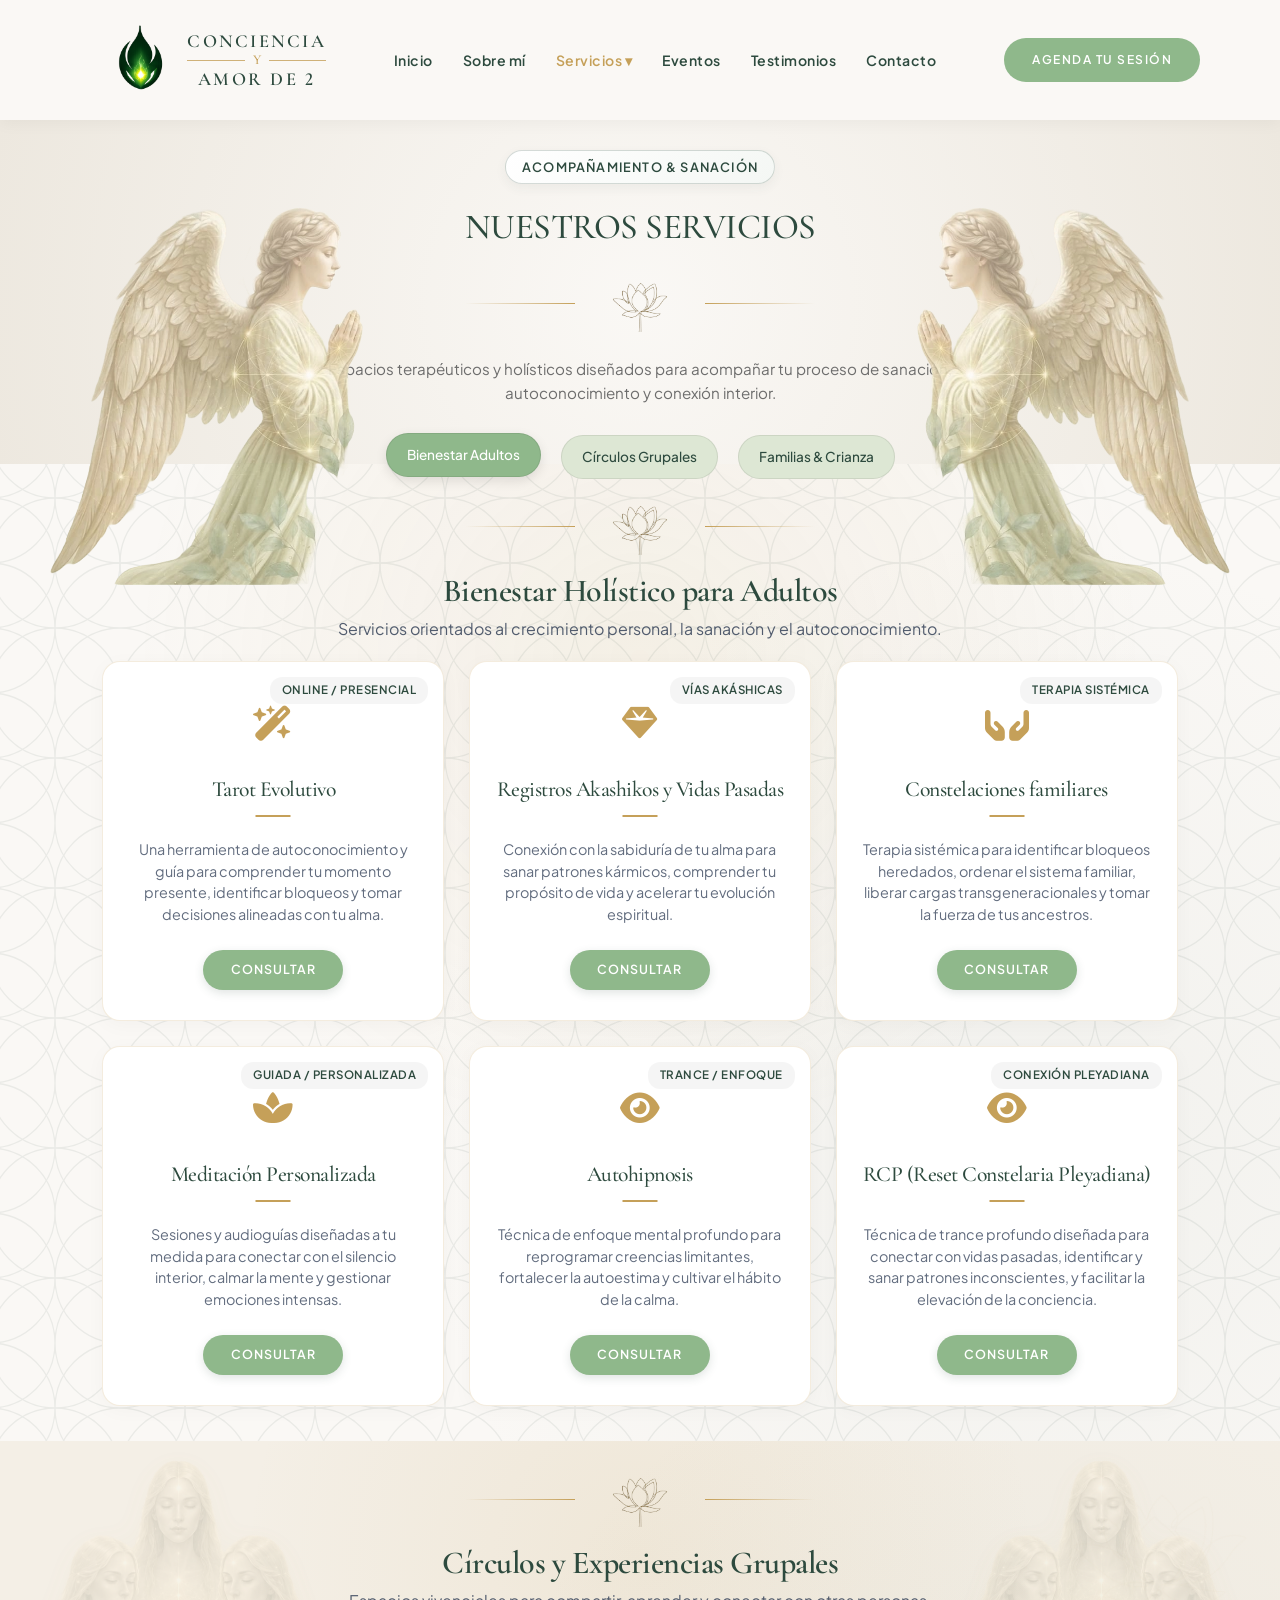
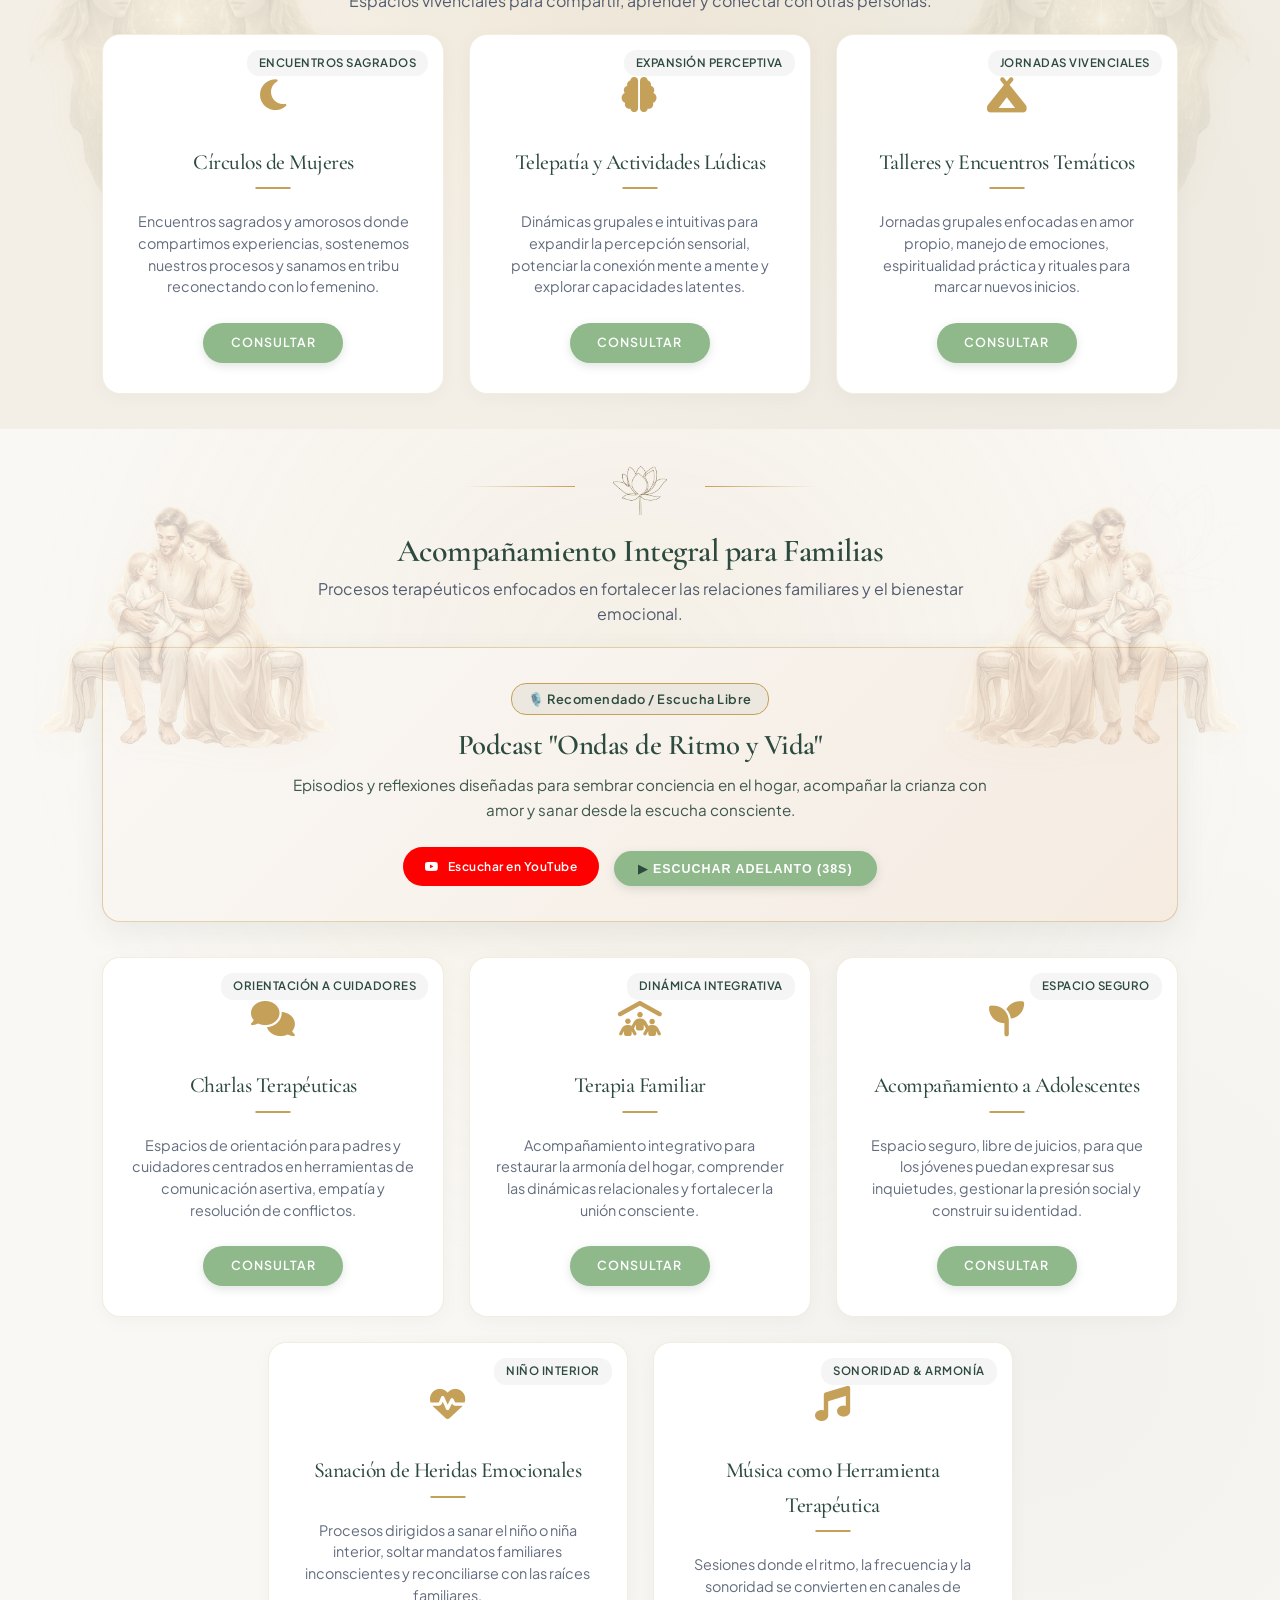
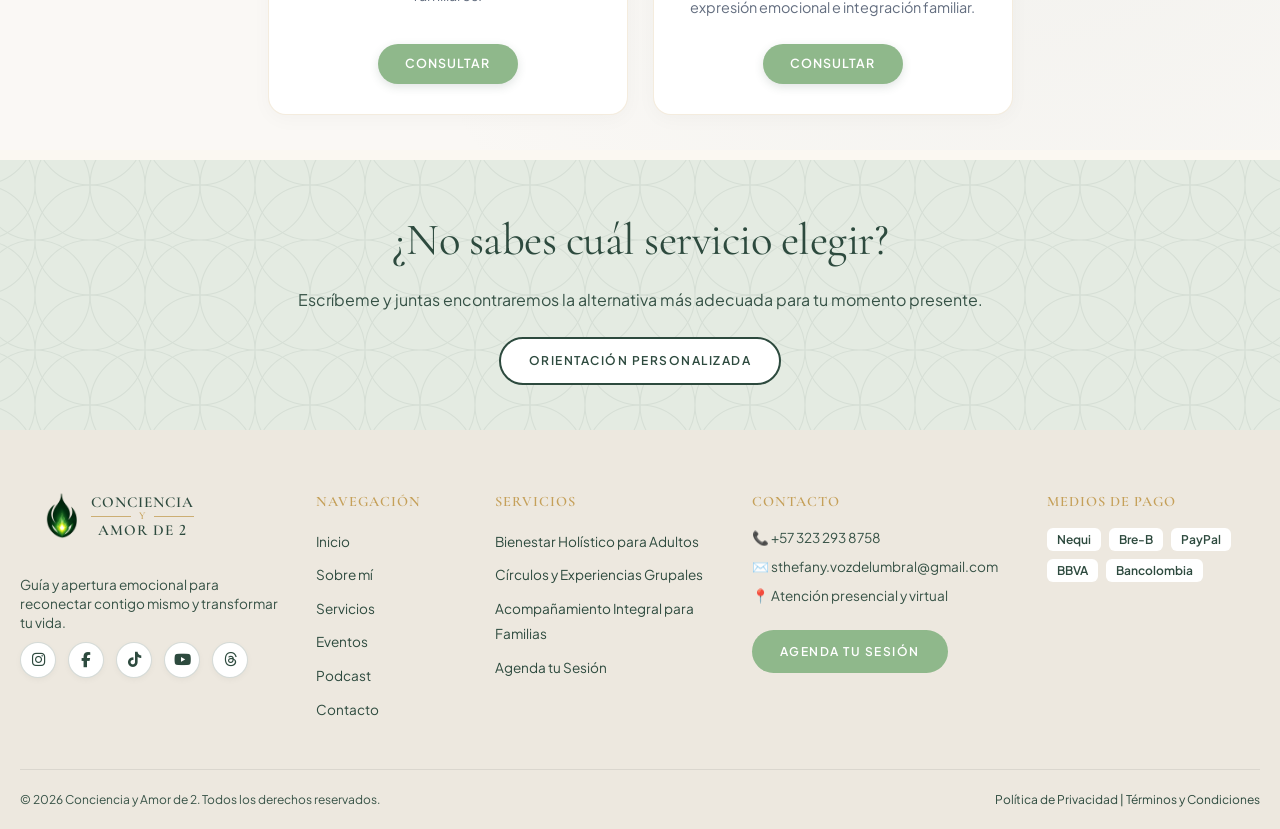
==== commit e0460c18: "Integrado audio teaser del podcast en servicios" ====
--- a/servicios.html
+++ b/servicios.html
@@ -80,8 +80,7 @@
 
     <!-- === FIN DE LOS ÁNGELES === -->
 
-
-    <!-- Contenido principal centrado (Este bloque se mantiene igual) -->
+    <!-- Contenido principal centrado -->
     <div class="page-hero-content">
         <span class="hero-tag">Acompañamiento & Sanación</span>
         <h1 class="page-title">NUESTROS SERVICIOS</h1>
@@ -103,14 +102,7 @@
 </section>
 
 <!-- CATEGORÍA 1: BIENESTAR HOLÍSTICO PARA ADULTOS -->
-<section id="adultos" class="services-category-section">
-    <!-- VECTOR DECORATIVO DE FONDO (Izquierda) -->
-    <div class="bg-vector-decor left-decor decor-adultos">
-        <img src="assets/icons/adulto.png" alt="Bienestar Holístico para Adultos">
-    </div>
-    <div class="bg-vector-decor right-decor decor-adultos">
-        <img src="assets/icons/adulto.png" alt="Bienestar Holístico para Adultos">
-    </div>
+<section id="adultos" class="services-category-section sacred-geo-bg">
 
     <div class="section-header">
         <div class="loto-divider">
@@ -255,17 +247,24 @@
     </div>
 
     <!-- REPRODUCTOR/FEATURED PODCAST CARD -->
-    <div class="featured-podcast-card">
-        <div class="podcast-content">
-            <span class="service-badge-podcast">🎙️ Recomendado / Escucha Libre</span>
-            <h3>Podcast "Ondas de Ritmo y Vida"</h3>
-            <p>Episodios y reflexiones diseñadas para sembrar conciencia en el hogar, acompañar la crianza con amor y sanar desde la escucha consciente.</p>
-            <div class="podcast-links">
-                <a href="https://www.youtube.com/@psicoterapiaemocional" target="_blank" class="btn-podcast-yt"><i class="fa-brands fa-youtube"></i> Escuchar en YouTube</a>
-                <a href="https://wa.me/573232938758?text=Hola,%20deseo%20información%20sobre%20el%20Podcast" class="btn-card">Más Información</a>
-            </div>
-        </div>
-    </div>
+<div class="featured-podcast-card">
+    <div class="podcast-content">
+        <span class="service-badge-podcast">🎙️ Recomendado / Escucha Libre</span>
+        <h3>Podcast "Ondas de Ritmo y Vida"</h3>
+        <p>Episodios y reflexiones diseñadas para sembrar conciencia en el hogar, acompañar la crianza con amor y sanar desde la escucha consciente.</p>
+        <div class="podcast-links">
+            <a href="https://www.youtube.com/@psicoterapiaemocional" target="_blank" class="btn-podcast-yt"><i class="fa-brands fa-youtube"></i> Escuchar en YouTube</a>
+            
+            <!-- Botón de Reproducción de Adelanto -->
+            <button id="btn-play-teaser" class="btn-card btn-teaser" onclick="toggleAudio()">
+                <span id="play-icon">▶</span> Escuchar Adelanto (38s)
+            </button>
+
+            <!-- Archivo de Audio -->
+            <audio id="podcast-teaser-audio" src="audio/audio.mp3"></audio>
+        </div>
+    </div>
+</div>
     
     <!-- CONTENEDOR GRID: ABRE AQUÍ (SIN EL '</div>' AL FINAL) -->
     <div class="services-grid">
@@ -480,6 +479,31 @@
             }
         });
     }
+    /* --- FUNCIONES PARA EL REPRODUCTOR DE AUDIO DEL PODCAST --- */
+    function toggleAudio() {
+        var audio = document.getElementById("podcast-teaser-audio");
+        var icon = document.getElementById("play-icon");
+        var btn = document.getElementById("btn-play-teaser");
+
+        if (audio.paused) {
+            audio.play();
+            icon.textContent = "❚❚"; // Cambia a ícono de Pausa
+            btn.classList.add("playing");
+        } else {
+            audio.pause();
+            icon.textContent = "▶";  // Cambia a ícono de Play
+            btn.classList.remove("playing");
+        }
+    }
+
+    // Al finalizar el audio, resetea el botón
+    var podcastAudio = document.getElementById("podcast-teaser-audio");
+    if (podcastAudio) {
+        podcastAudio.onended = function() {
+            document.getElementById("play-icon").textContent = "▶";
+            document.getElementById("btn-play-teaser").classList.remove("playing");
+        };
+    }
     </script>
 </body>
 </html>
--- a/css/variables.css
+++ b/css/variables.css
@@ -56,4 +56,167 @@
 
 p {
     opacity: 0.95; /* Asegura máxima nitidez en párrafos */
+}
+/* ==========================================
+   ALINEACIÓN Y ESCALA EXACTA DE ÁNGELES (PC >= 769px)
+   ========================================== */
+@media screen and (min-width: 769px) {
+
+  .page-hero, 
+  .hero-section {
+    position: relative !important;
+    overflow: visible !important;
+  }
+
+  /* Ángel Izquierdo: Alineado arriba desde la línea de "Acompañamiento y Sanación" */
+  .page-hero .angel-decor.decor-left,
+  .angel-decor.decor-left {
+    position: absolute !important;
+    left: -15px !important;            /* Ligera salida hacia el borde izquierdo */
+    top: -35px !important;              /* Alinea la cabeza del ángel con el pill superior */
+    bottom: auto !important;
+    transform: none !important;
+    display: block !important;
+    margin: 0 !important;
+    width: auto !important;
+    z-index: 5 !important;
+  }
+
+  /* Ángel Derecho: Alineado arriba desde la línea de "Acompañamiento y Sanación" */
+  .page-hero .angel-decor.decor-right,
+  .angel-decor.decor-right {
+    position: absolute !important;
+    right: -15px !important;           /* Ligera salida hacia el borde derecho */
+    top: -35px !important;              /* Alinea la cabeza del ángel con el pill superior */
+    bottom: auto !important;
+    transform: none !important;
+    display: block !important;
+    margin: 0 !important;
+    width: auto !important;
+    z-index: 5 !important;
+  }
+
+  /* TAMAÑO EXTRA GRANDE (Alineado con Imagen 1) */
+  .angel-img-full,
+  .angel-decor img,
+  .page-hero .angel-decor img {
+    display: block !important;
+    width: auto !important;
+    min-width: 480px !important;       /* Ancho imponente */
+    max-width: 650px !important;
+    height: 580px !important;          /* Altura para cubrir hasta la sección inferior */
+    max-height: none !important;
+    object-fit: contain !important;
+  }
+}
+/* ==========================================
+   2. AJUSTE RESPONSIVO EXCLUSIVO PARA MÓVIL (<= 768px)
+   ========================================== */
+@media screen and (max-width: 768px) {
+
+  html, body {
+    overflow-x: hidden !important;
+    width: 100% !important;
+  }
+
+  /* Menú de navegación en columna */
+  header, nav, .navbar, .nav-container {
+    display: flex !important;
+    flex-direction: column !important;
+    align-items: center !important;
+    width: 100% !important;
+  }
+
+  nav ul, .nav-links {
+    display: flex !important;
+    flex-direction: column !important;
+    align-items: center !important;
+    width: 100% !important;
+    gap: 8px !important;
+    padding: 0 !important;
+  }
+
+  /* --- CORRECCIÓN DEL SUBMENÚ DESPLEGABLE DE SERVICIOS --- */
+  .dropdown-menu, 
+  nav ul li ul, 
+  .nav-links li ul, 
+  [class*="dropdown"] {
+    position: static !important;        /* Quita el flotado absoluto para integrarse en la columna */
+    display: flex !important;
+    flex-direction: column !important;
+    align-items: center !important;
+    width: 100% !important;
+    box-shadow: none !important;        /* Remueve la sombra superpuesta */
+    background: transparent !important;   /* Mantiene el fondo uniforme */
+    padding: 5px 0 !important;
+    margin: 5px 0 10px 0 !important;
+    transform: none !important;
+  }
+
+  .dropdown-menu li, 
+  nav ul li ul li {
+    width: 100% !important;
+    text-align: center !important;
+    padding: 4px 0 !important;
+  }
+
+  .dropdown-menu a, 
+  nav ul li ul a {
+    font-size: 0.9rem !important;
+    color: #4A5D4E !important;          /* Color de texto acorde a la paleta */
+    display: block !important;
+  }
+
+  /* Redimensionamiento de contenedores */
+  .grid, .row, .container, .hero, .hero-section, 
+  .about-section, .service-card, .service-item {
+    display: flex !important;
+    flex-direction: column !important;
+    width: 100% !important;
+    max-width: 100% !important;
+    padding-left: 15px !important;
+    padding-right: 15px !important;
+  }
+
+  /* --- SECCIÓN SOBRE MÍ / HISTORIA Y FOTO DE PERFIL --- */
+  .about-section, 
+  .about-container, 
+  .bio-container,
+  [class*="about"] {
+    display: flex !important;
+    flex-direction: column !important;
+    align-items: center !important;
+    width: 100% !important;
+  }
+
+  /* Visibilidad y centrado de la foto de perfil en móvil */
+  .profile-img, 
+  .about-img, 
+  .bio-img,
+  .about-section img,
+  [class*="profile"] {
+    display: block !important;
+    visibility: visible !important;
+    opacity: 1 !important;
+    width: 100% !important;
+    max-width: 220px !important;
+    height: auto !important;
+    margin: 0 auto 20px auto !important;
+    border-radius: 500px !important;
+  }
+
+  /* Cita/tarjeta de texto desplegada abajo en móvil */
+  .about-content, 
+  .bio-text, 
+  blockquote, 
+  [class*="quote"] {
+    width: 100% !important;
+    max-width: 100% !important;
+    margin: 15px 0 !important;
+  }
+
+  /* Oculta los ángeles en móvil para evitar sobrecargar y descuadrar la pantalla */
+  .angel-decor, .decor-left, .decor-right {
+    display: none !important;
+  }
 }
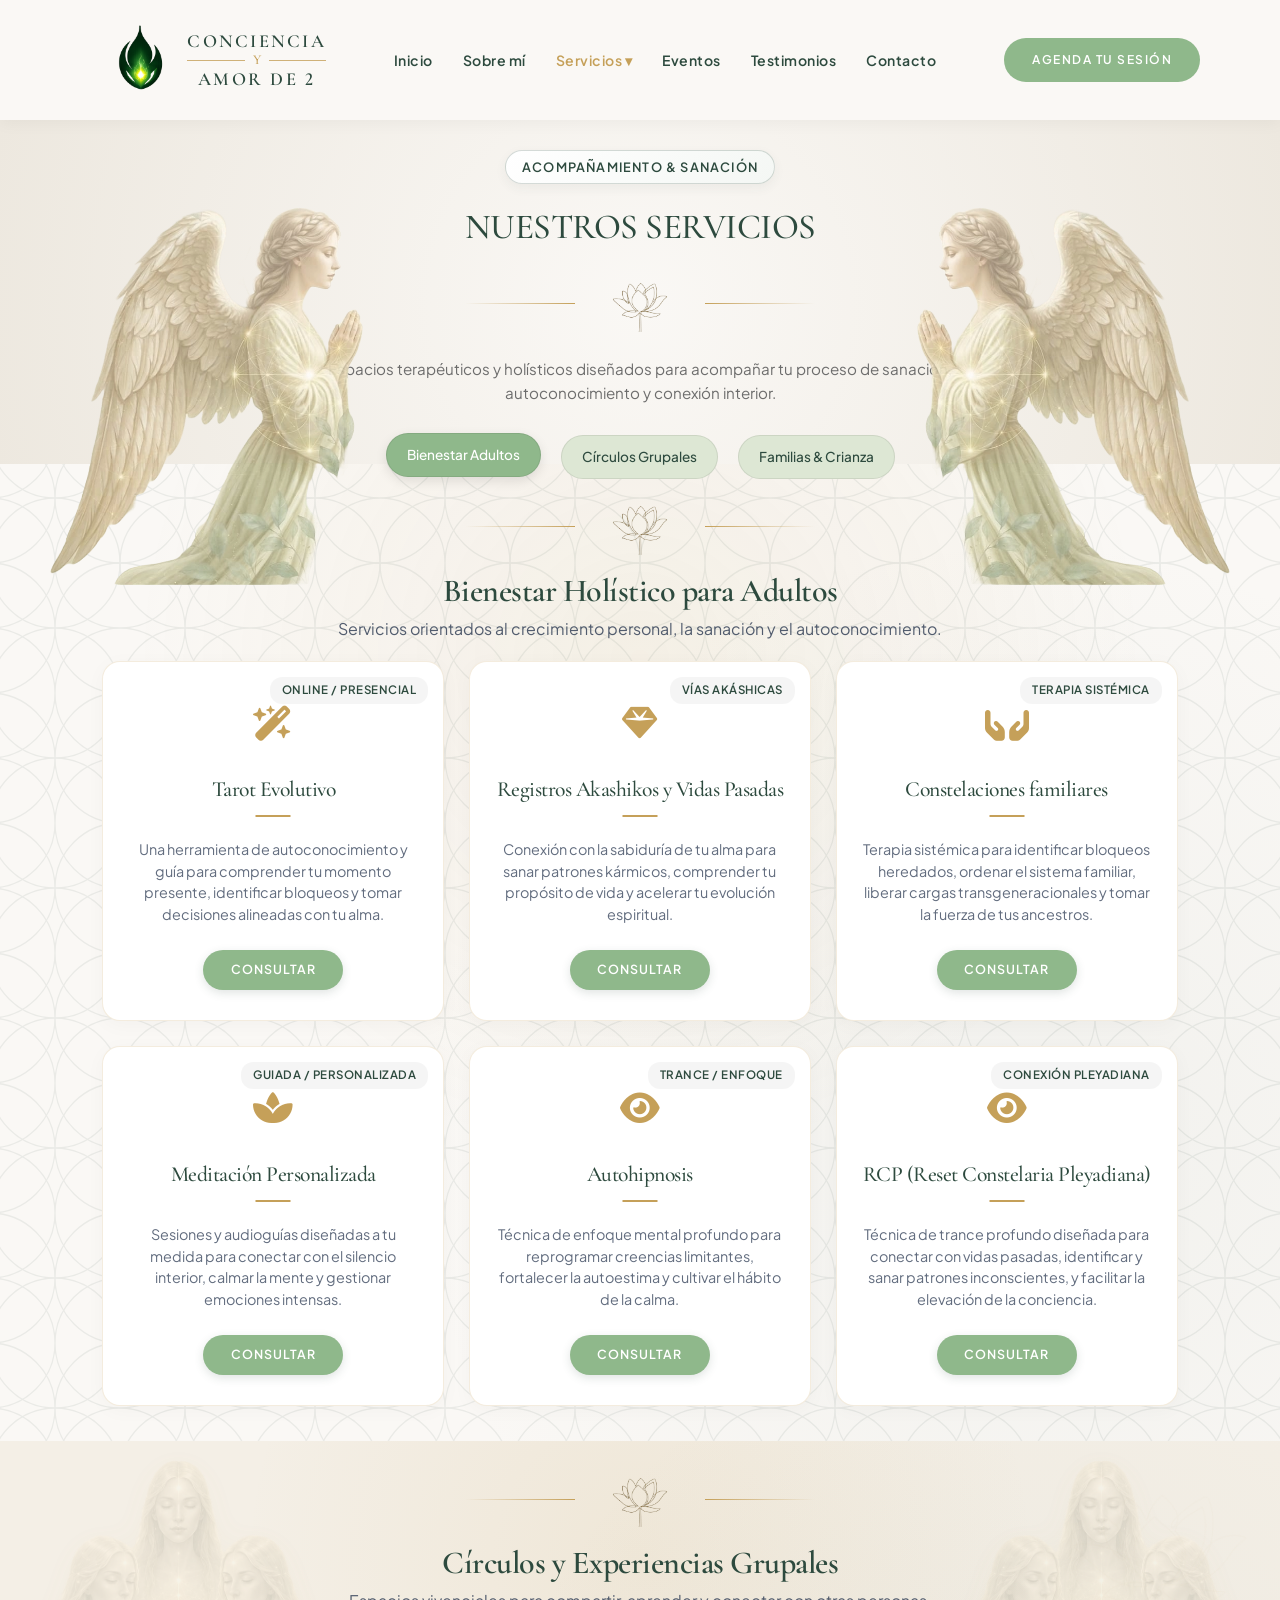
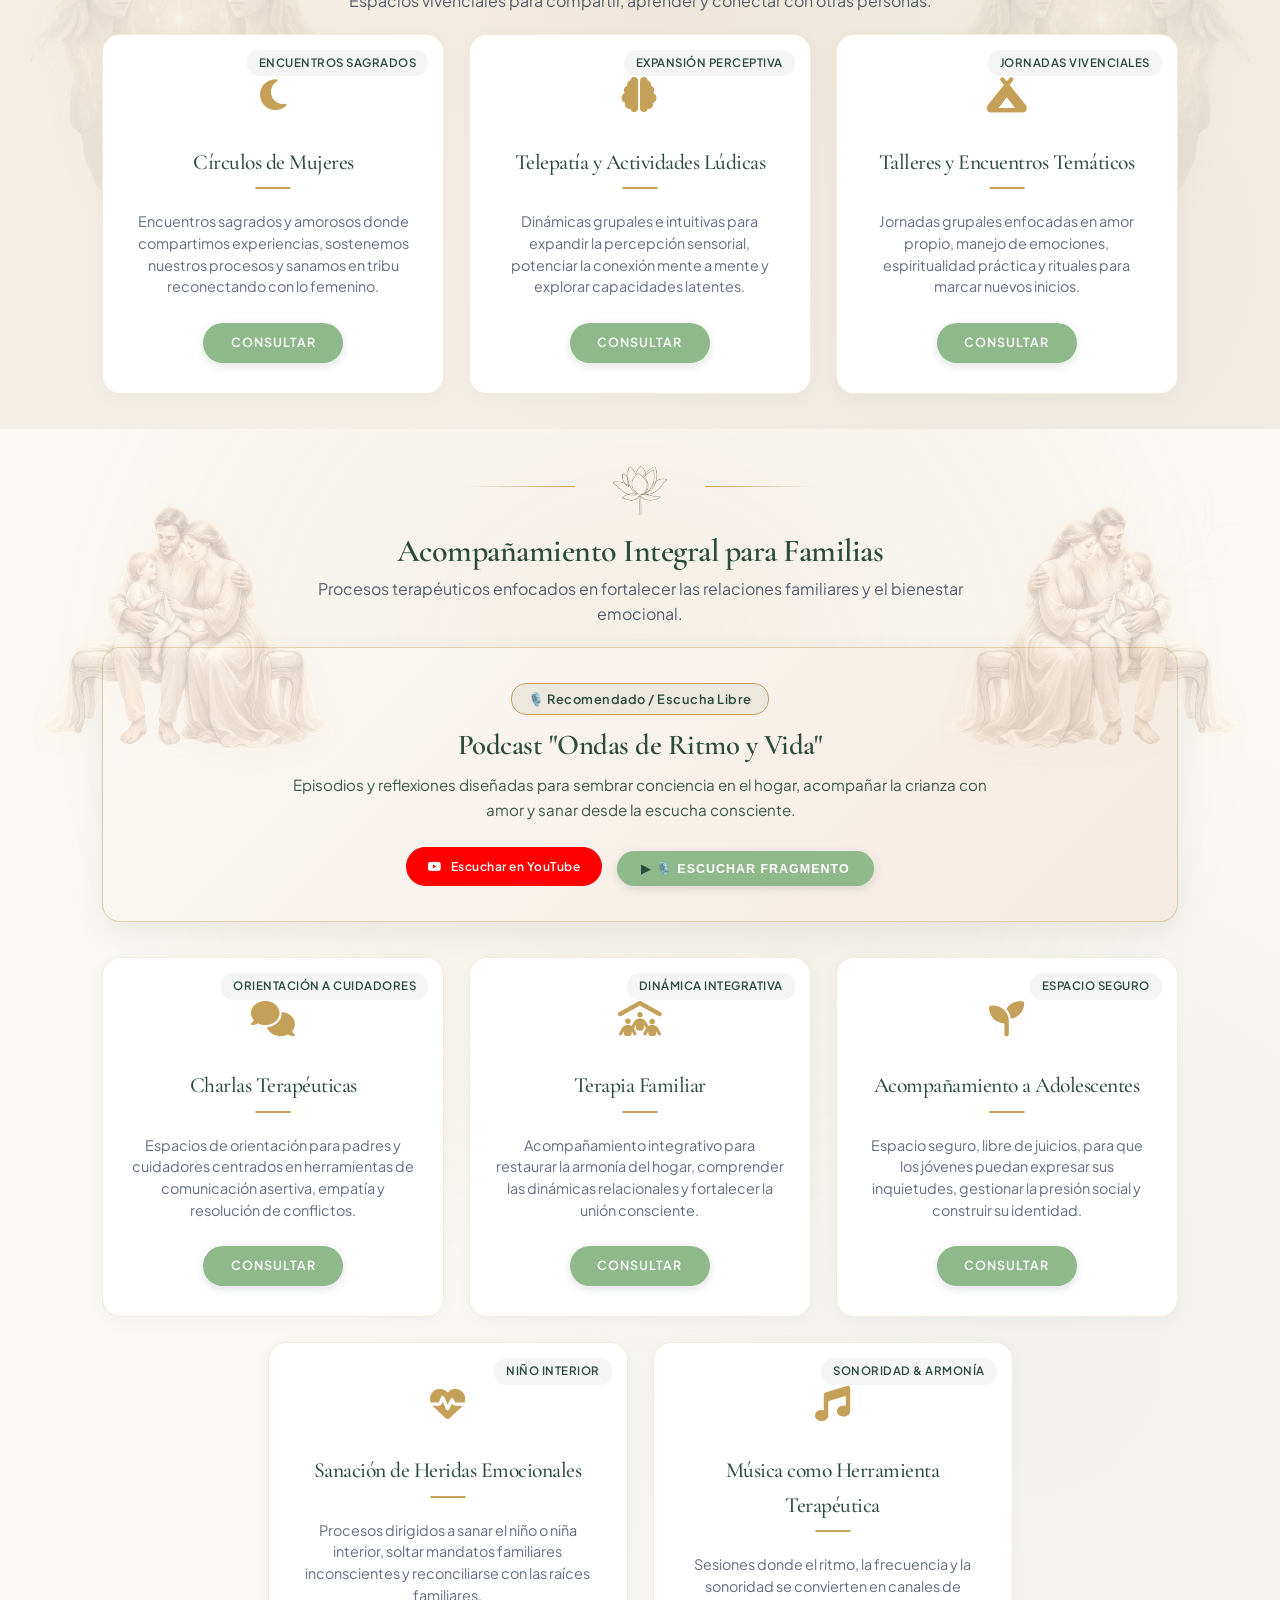
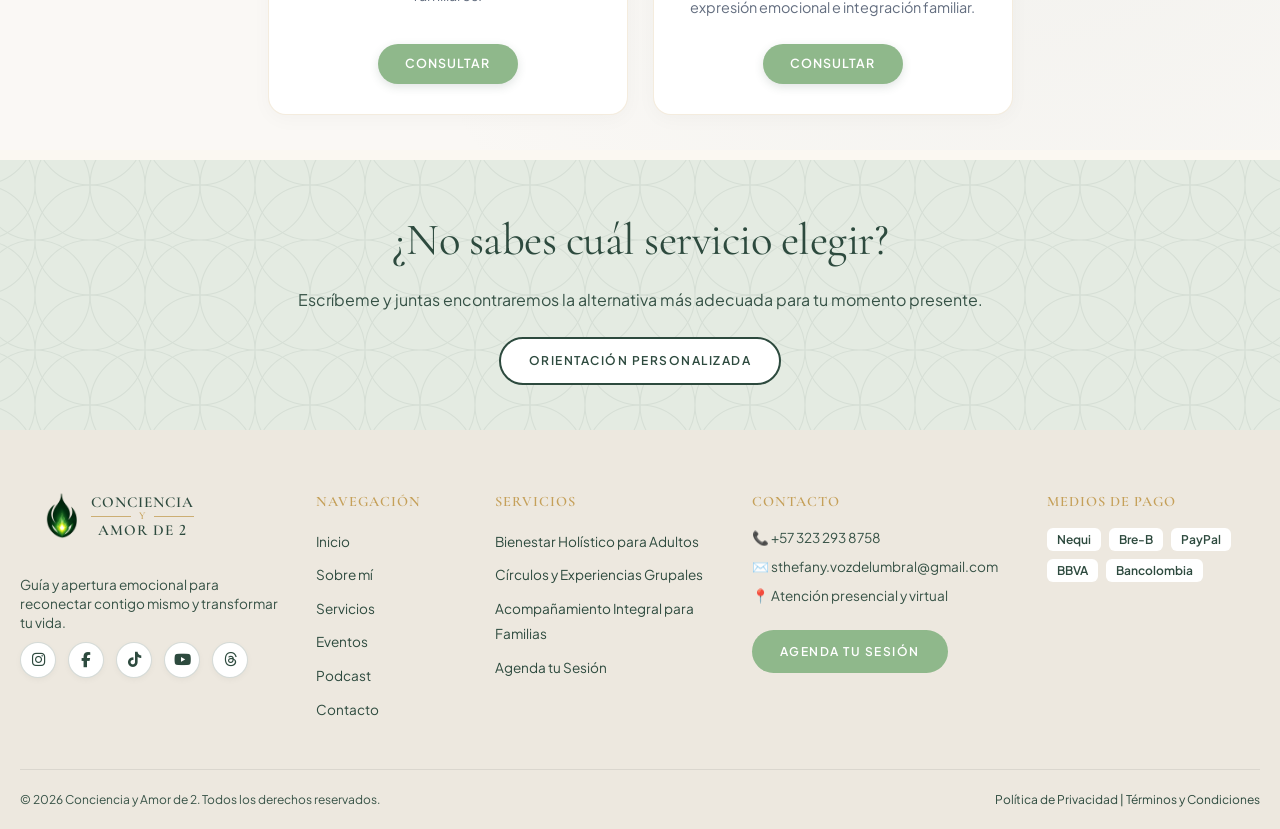
==== commit b67b70fb: "Cambiado texto del boton a Escuchar Fragmento" ====
--- a/servicios.html
+++ b/servicios.html
@@ -257,7 +257,7 @@
             
             <!-- Botón de Reproducción de Adelanto -->
             <button id="btn-play-teaser" class="btn-card btn-teaser" onclick="toggleAudio()">
-                <span id="play-icon">▶</span> Escuchar Adelanto (38s)
+                <span id="play-icon">▶</span> 🎙️ Escuchar Fragmento
             </button>
 
             <!-- Archivo de Audio -->
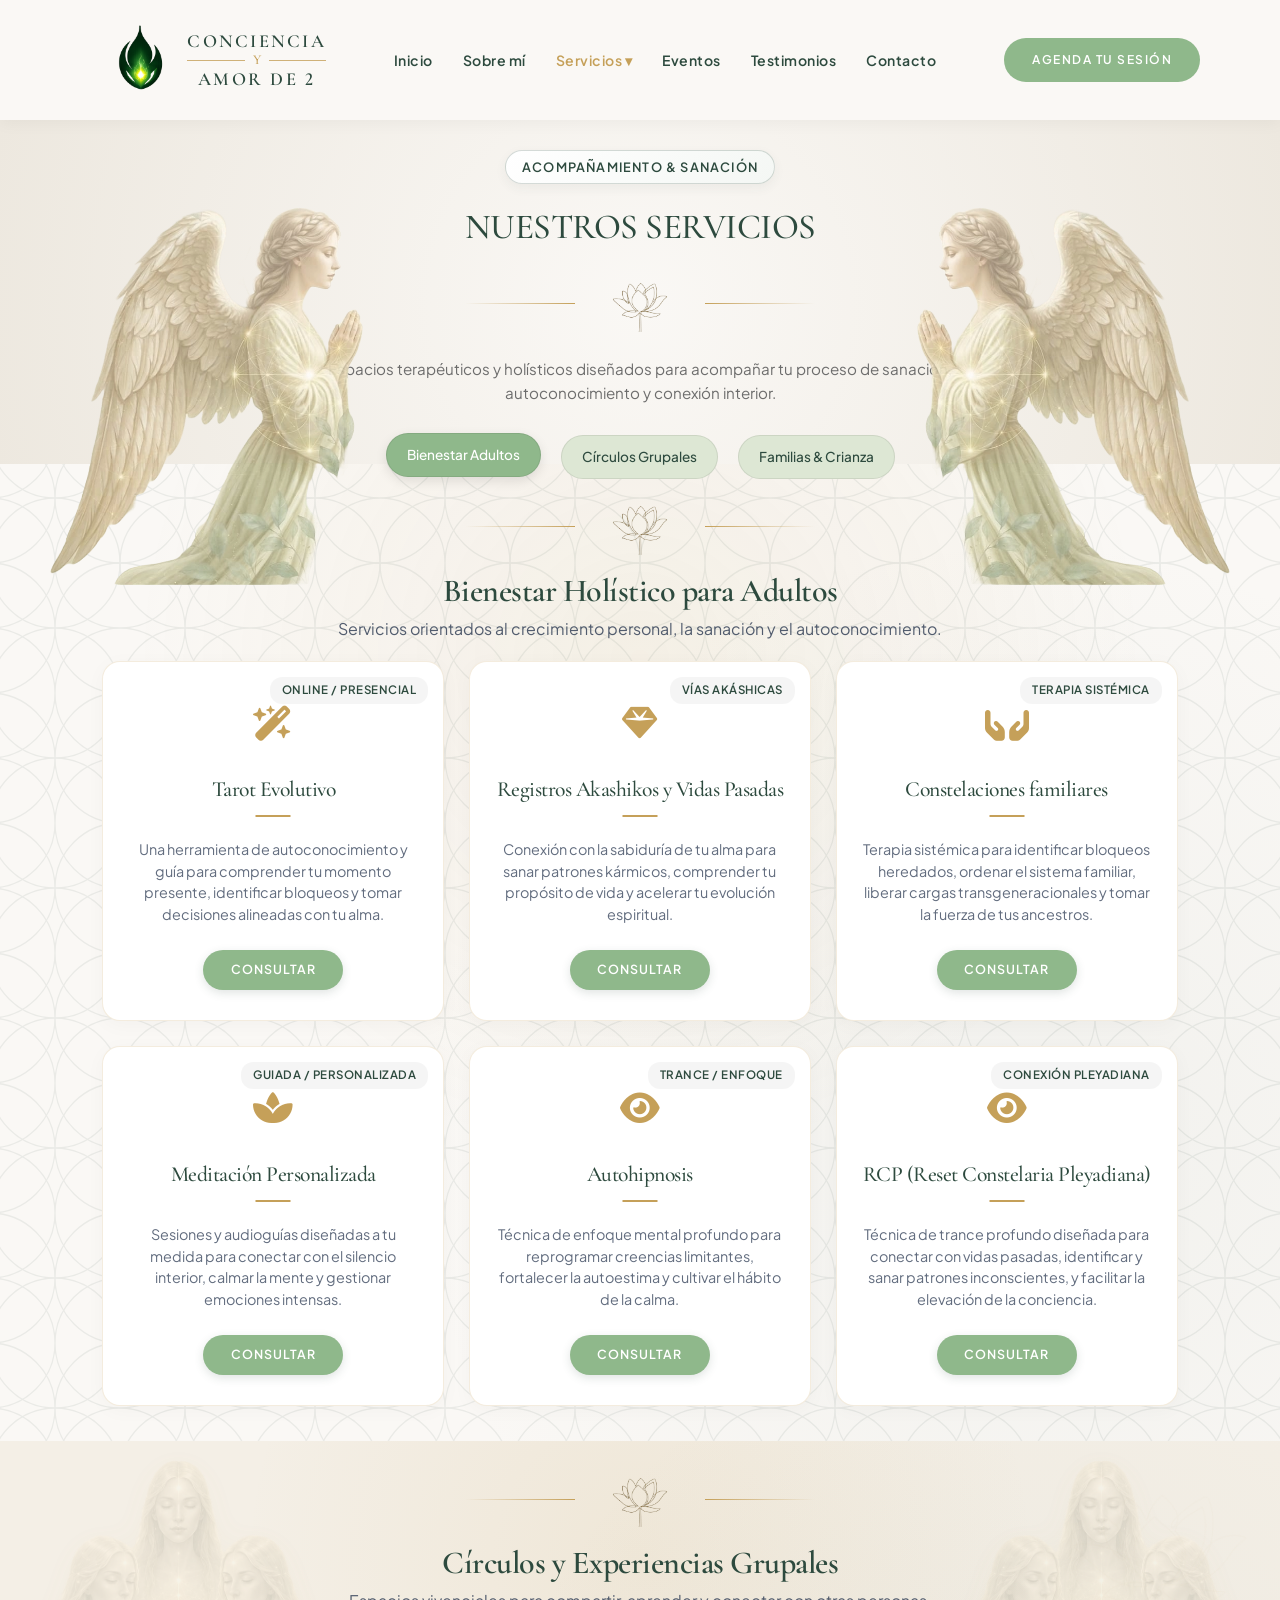
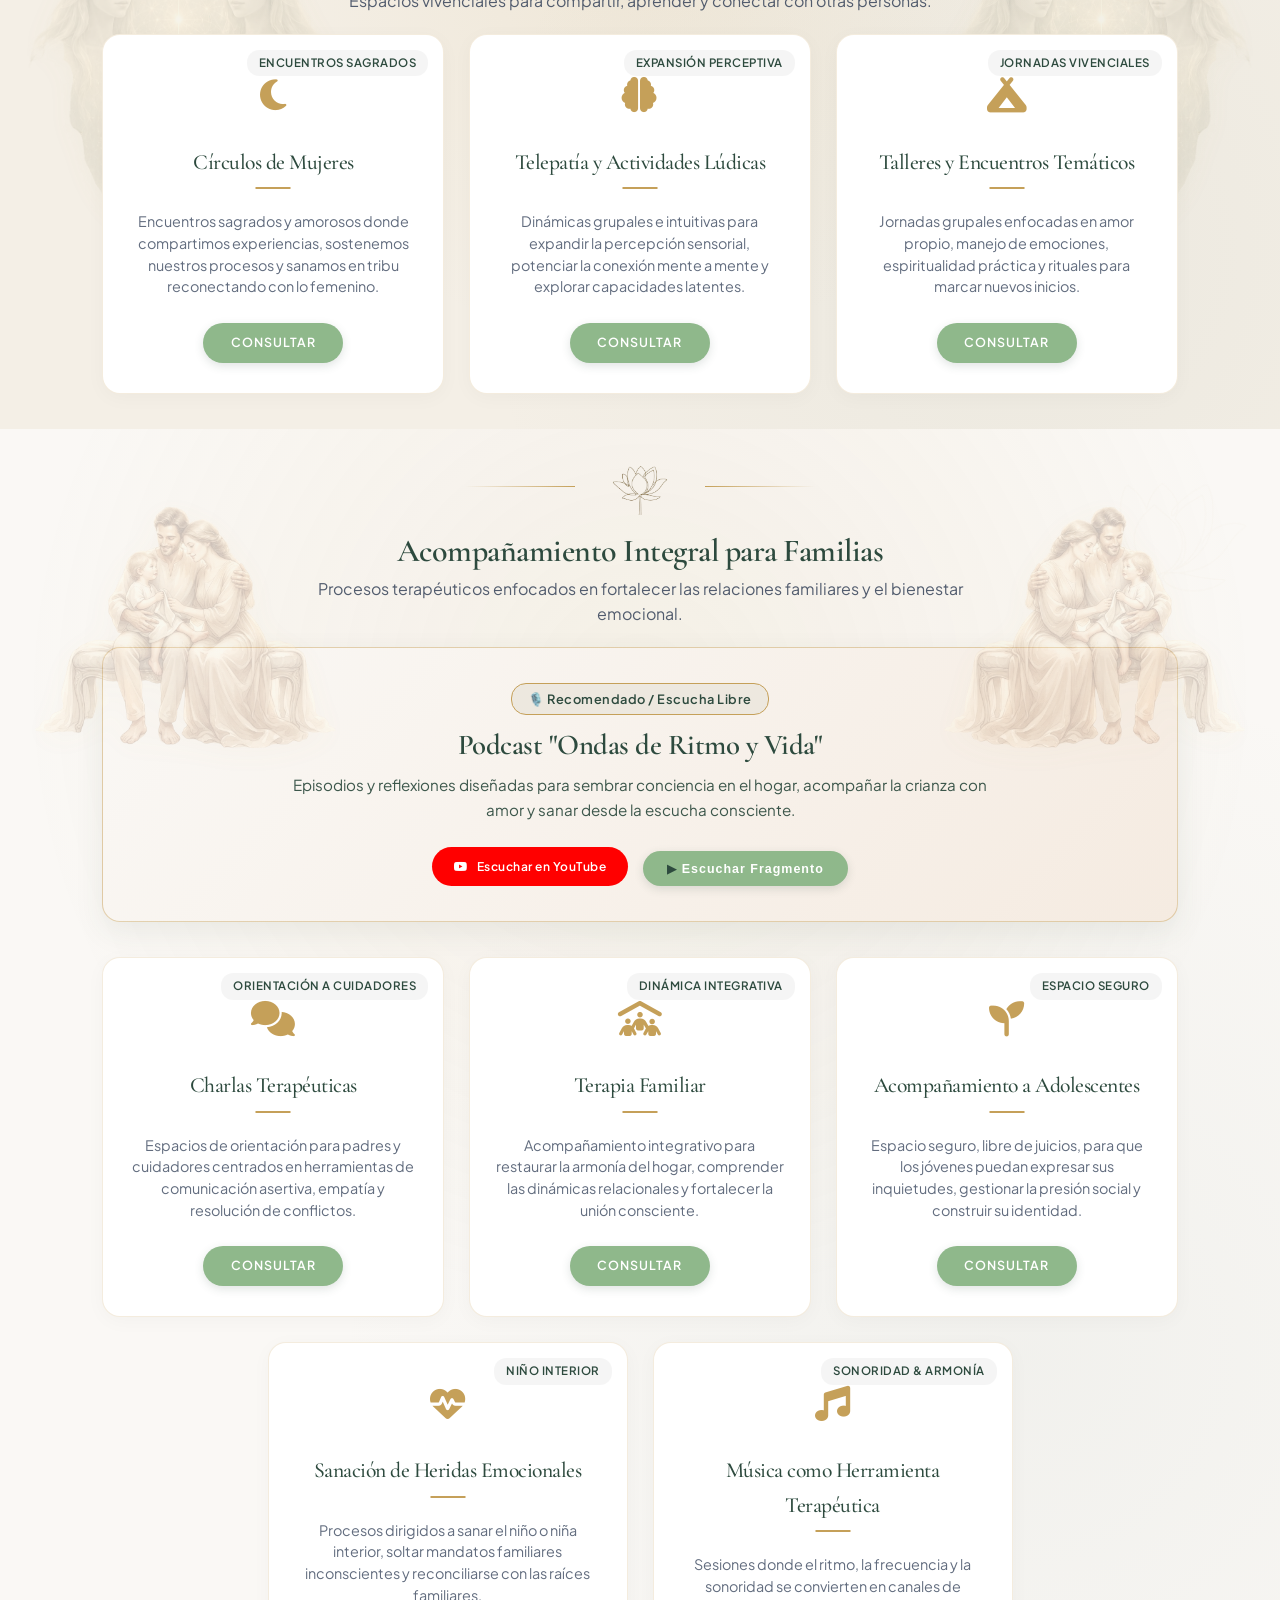
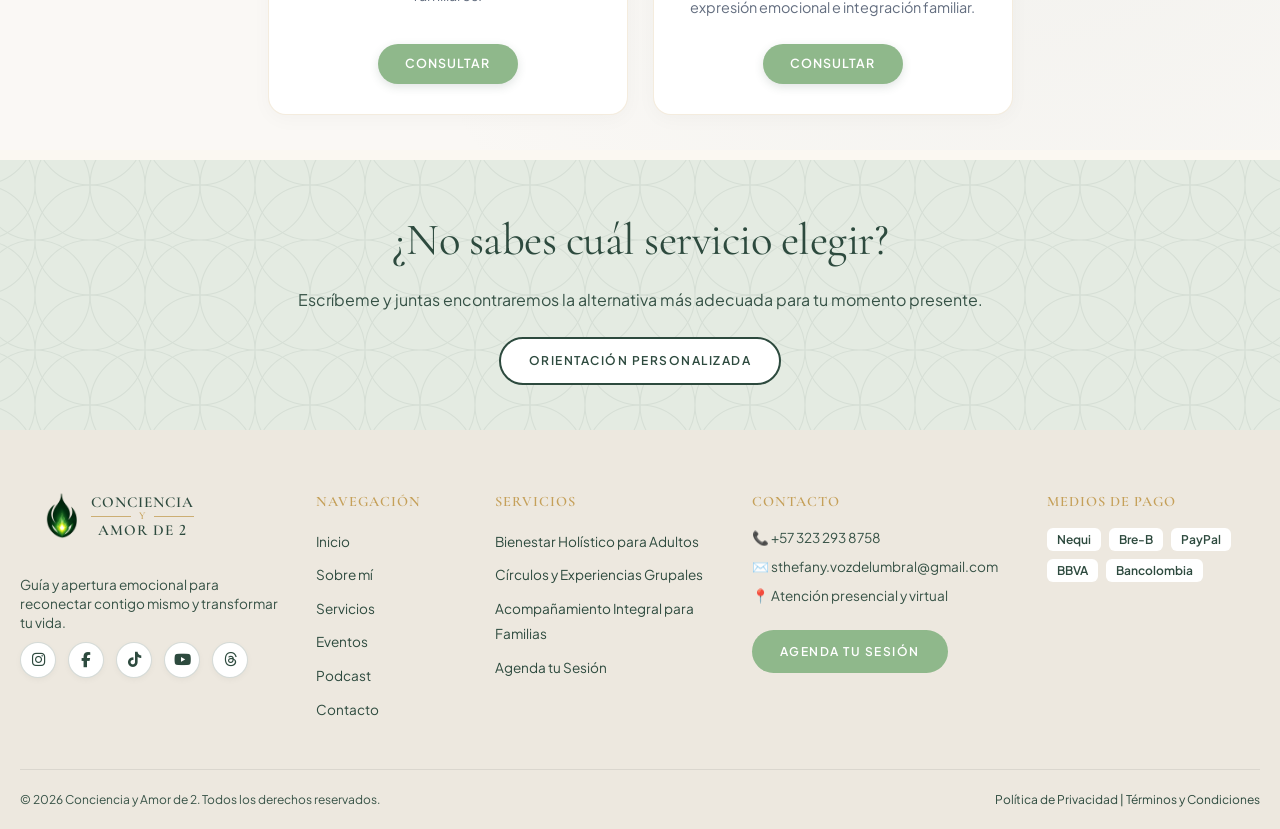
==== commit 64ca9e3a: "Ajustado formato de texto en boton de fragmento de audio" ====
--- a/servicios.html
+++ b/servicios.html
@@ -256,8 +256,8 @@
             <a href="https://www.youtube.com/@psicoterapiaemocional" target="_blank" class="btn-podcast-yt"><i class="fa-brands fa-youtube"></i> Escuchar en YouTube</a>
             
             <!-- Botón de Reproducción de Adelanto -->
-            <button id="btn-play-teaser" class="btn-card btn-teaser" onclick="toggleAudio()">
-                <span id="play-icon">▶</span> 🎙️ Escuchar Fragmento
+            <button id="btn-play-teaser" class="btn-card btn-teaser" style="text-transform: none;" onclick="toggleAudio()">
+                <span id="play-icon">▶</span> Escuchar Fragmento
             </button>
 
             <!-- Archivo de Audio -->
